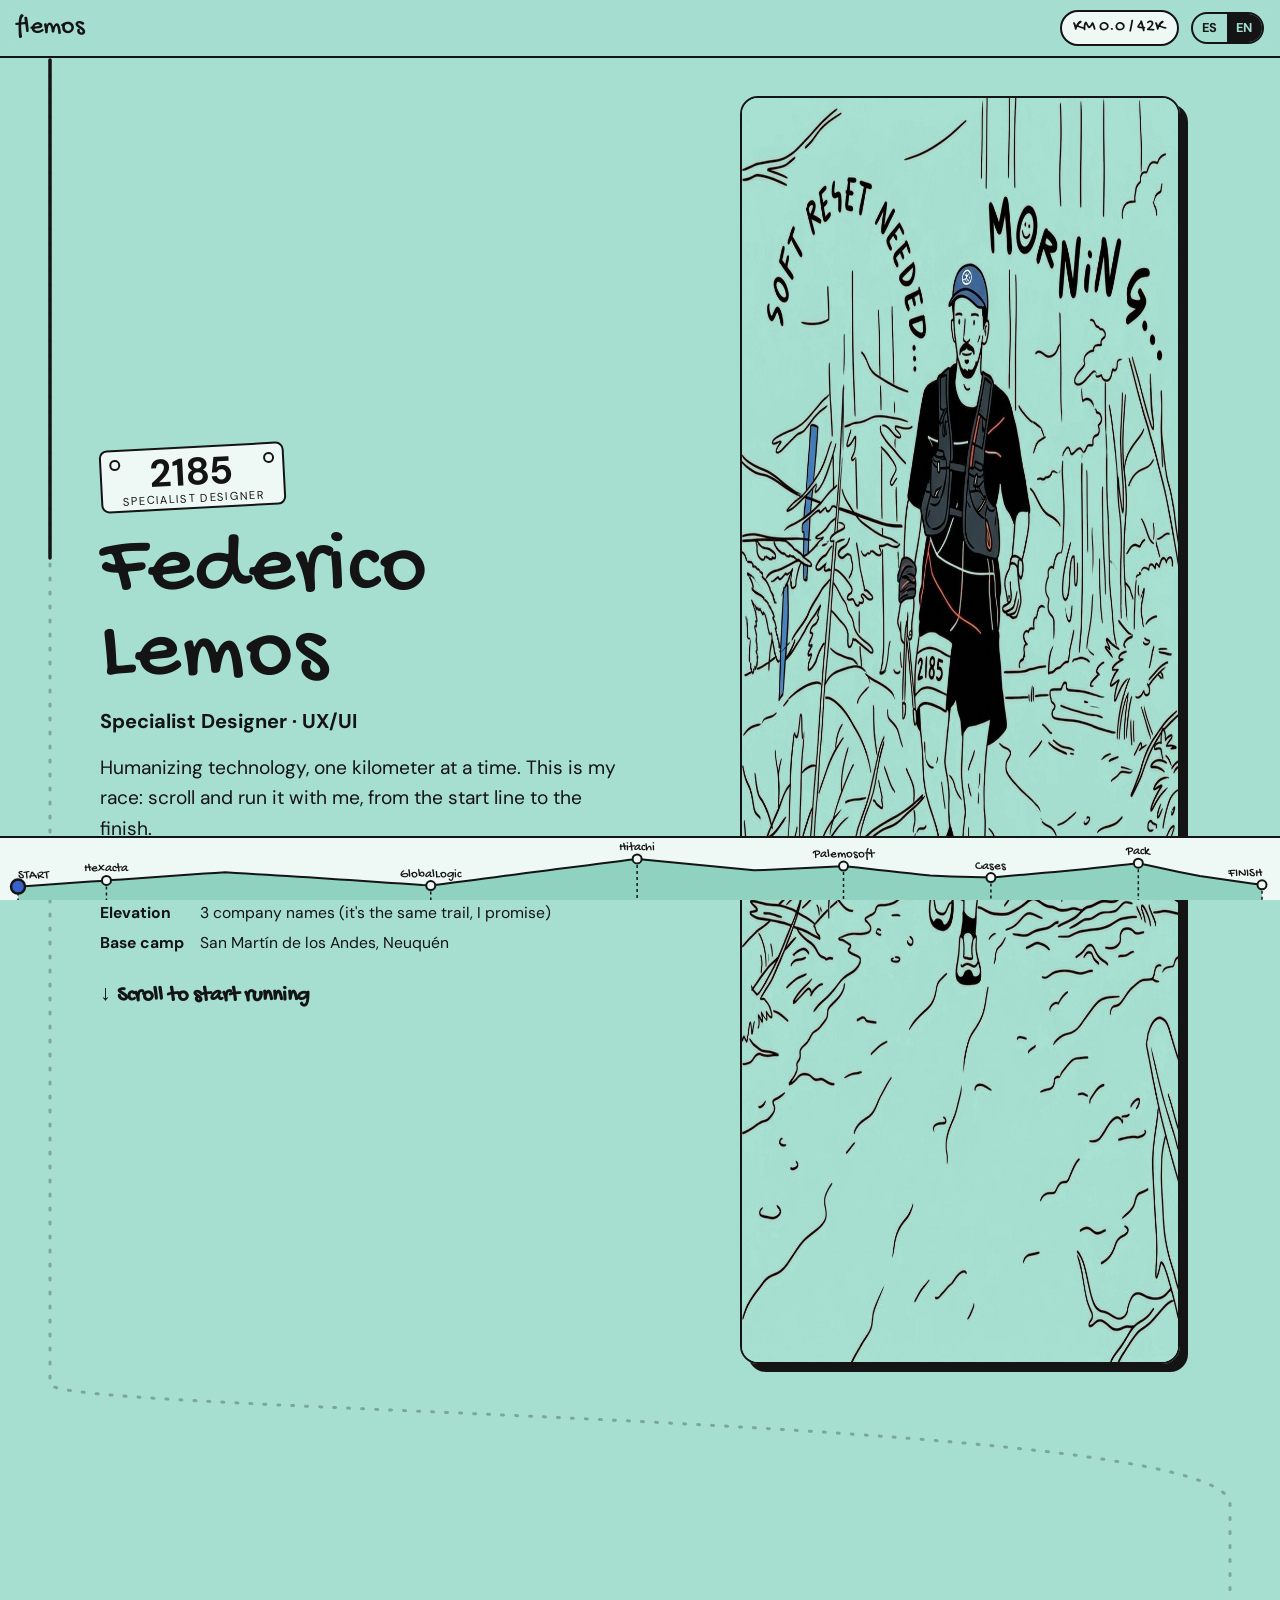
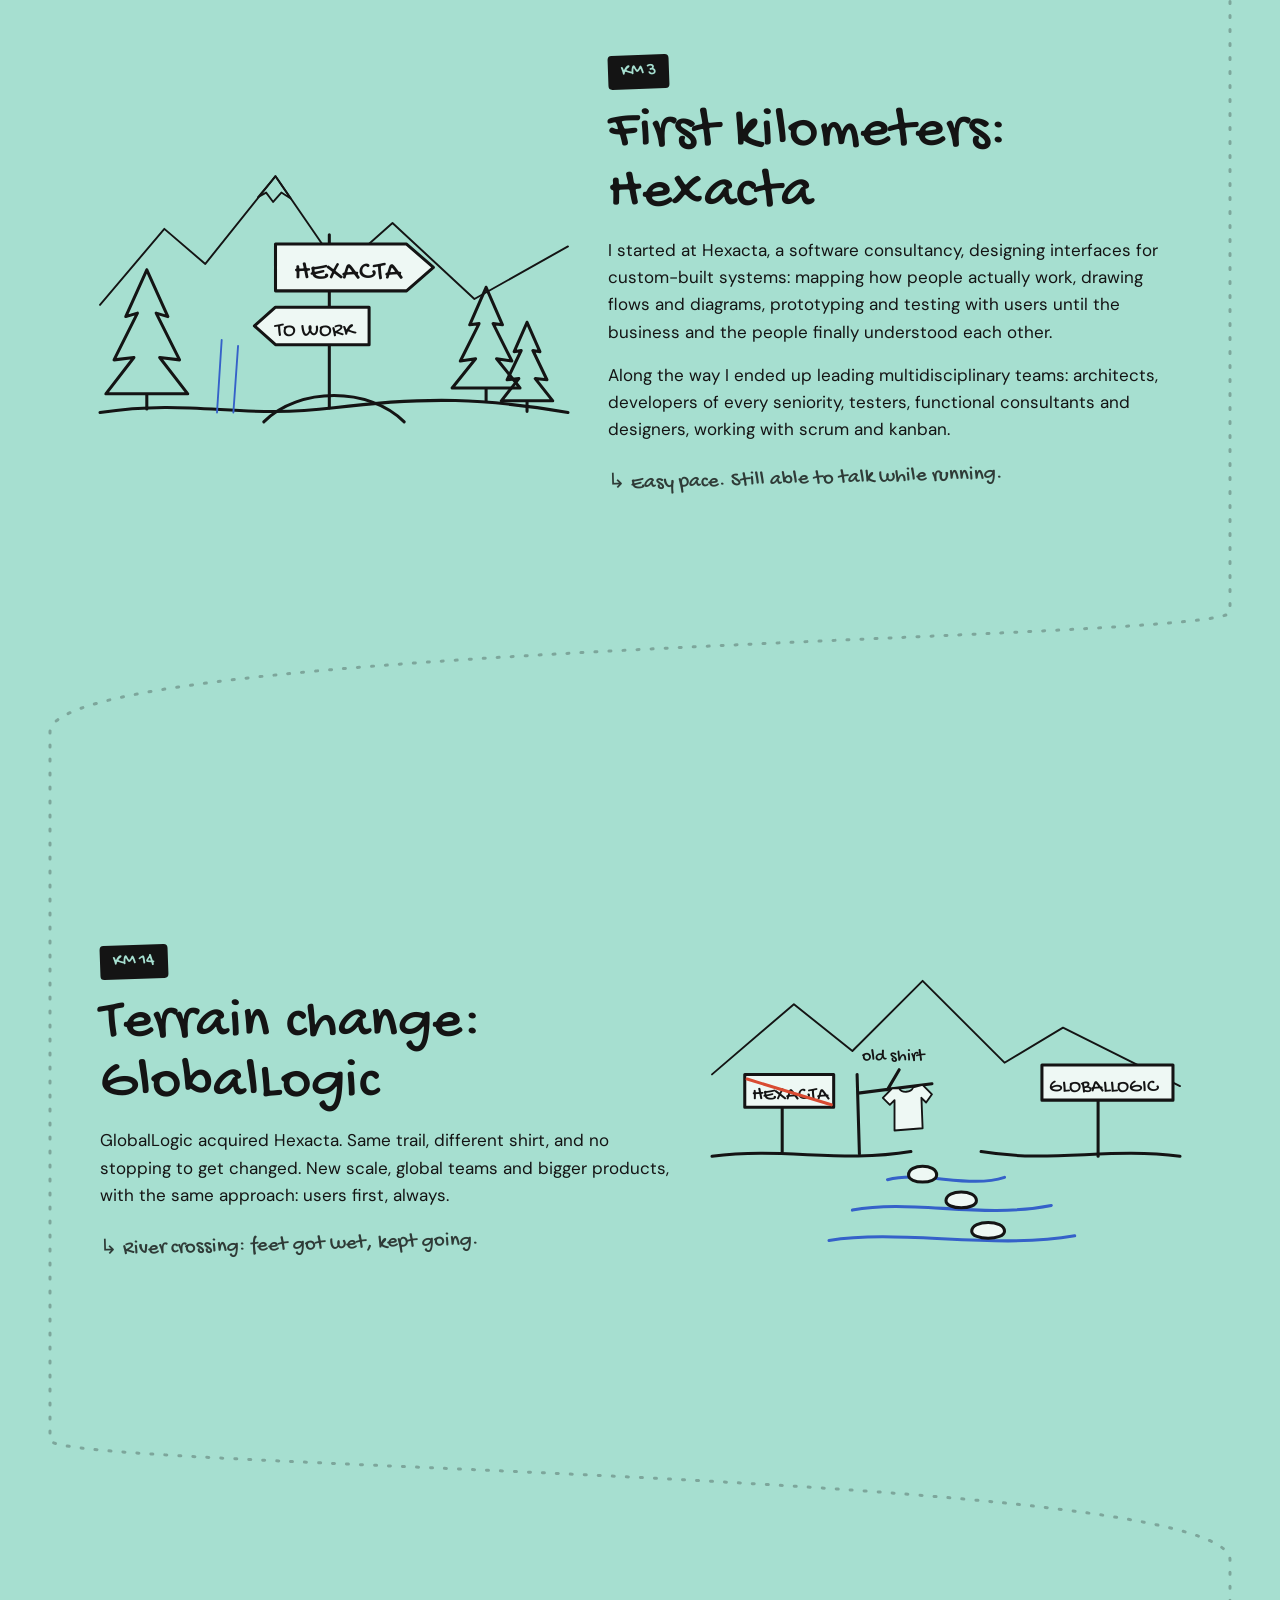
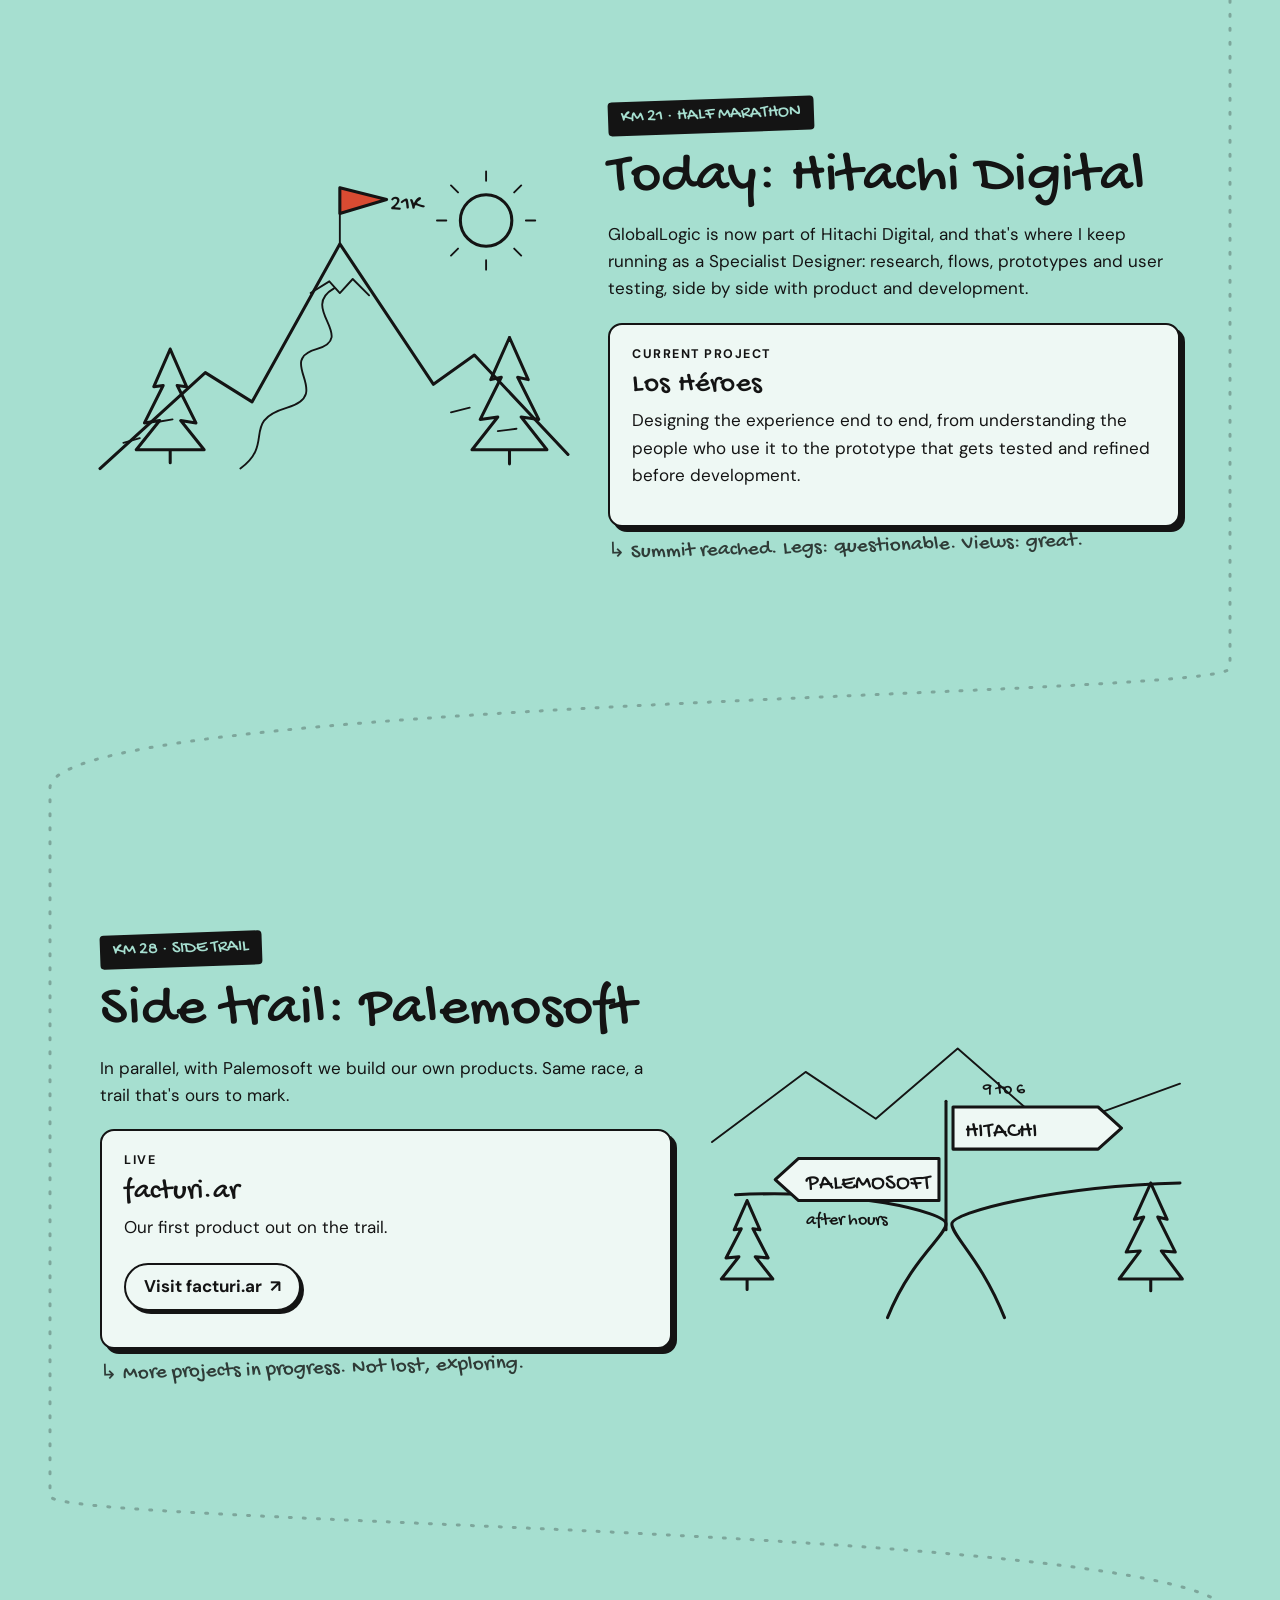
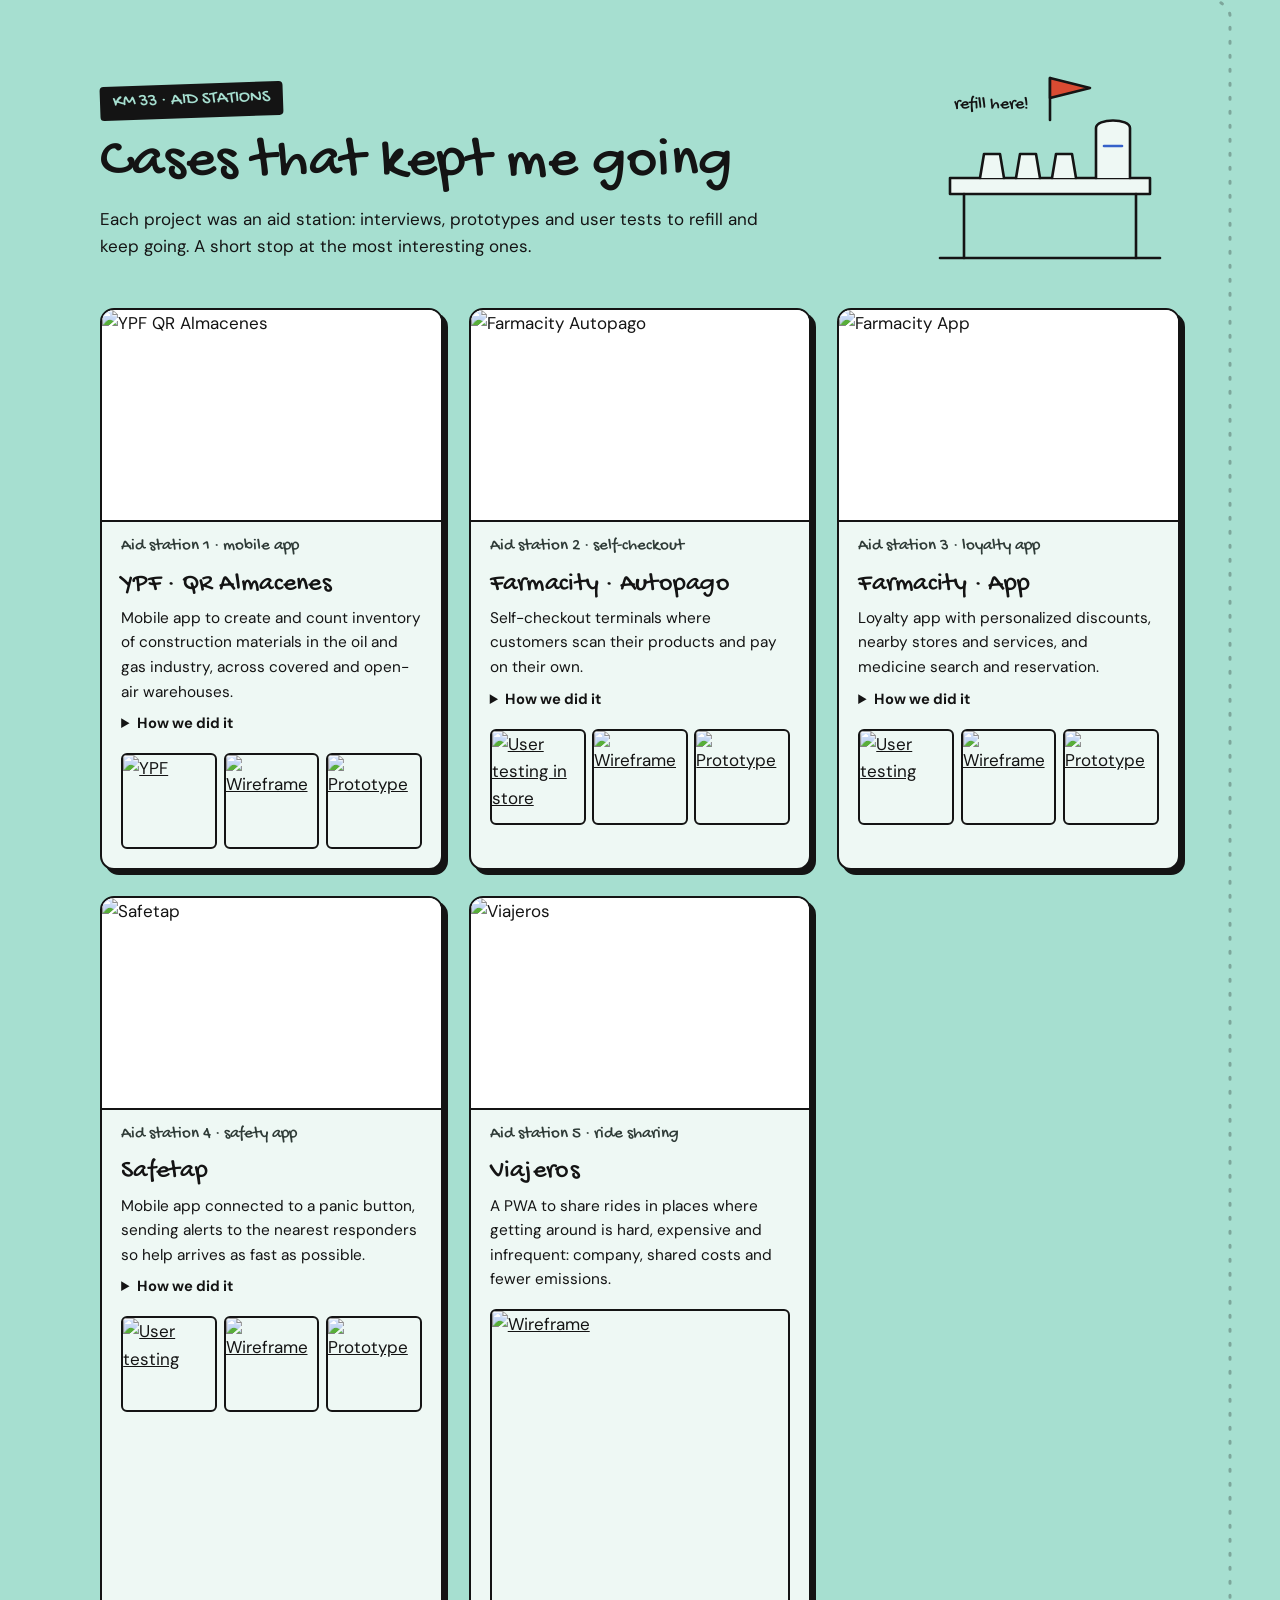
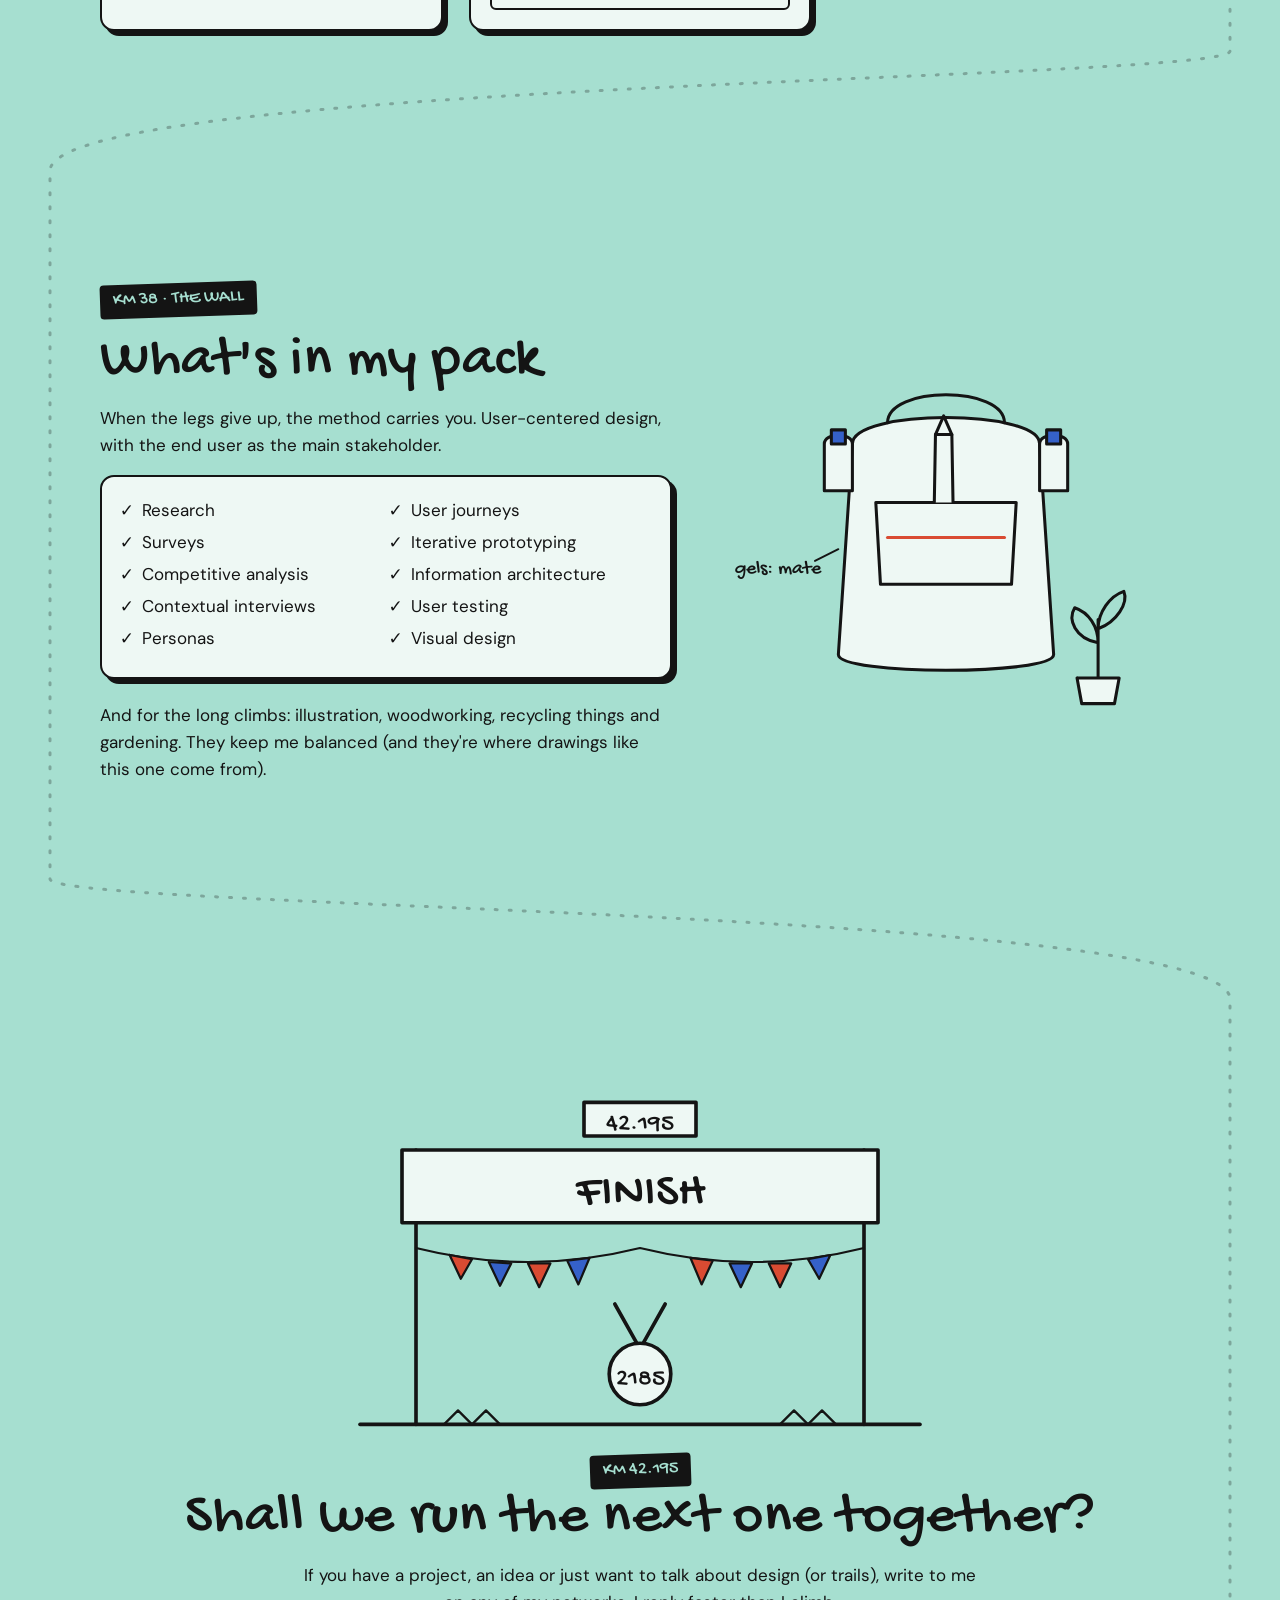
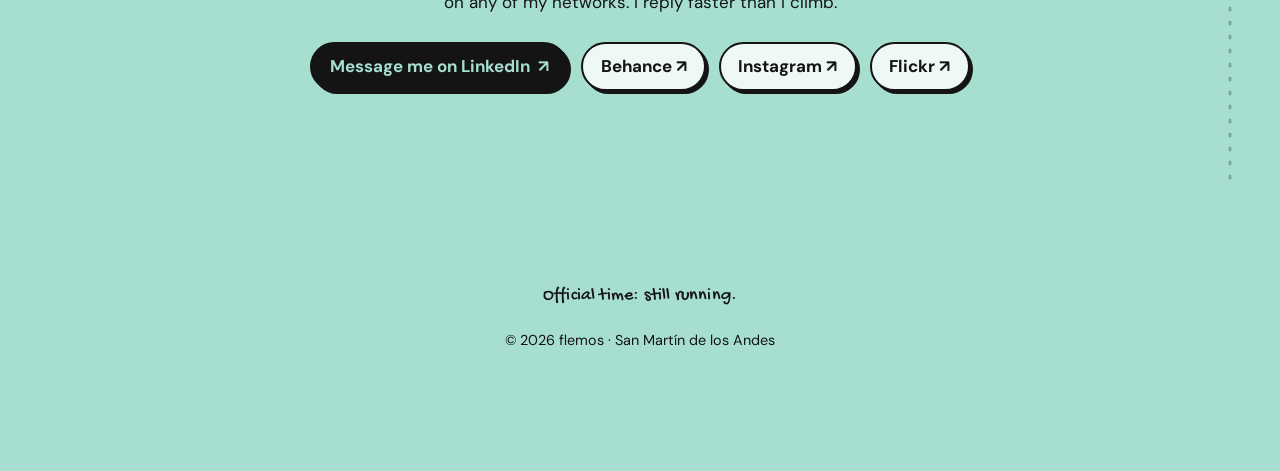
==== index.html @ 986a74c6 "Redesign site as a trail race one-pager (ES/EN) Scroll-driven story from start to finish: trail path" ====
<!DOCTYPE html>
<html lang="es">
<head>
  <meta charset="utf-8" />
  <meta name="viewport" content="width=device-width, initial-scale=1" />
  <title data-en="Federico Lemos · Specialist Designer">Federico Lemos · Diseñador especialista</title>
  <meta name="description" content="Federico Lemos (flemos), diseñador especialista en UX/UI. Más de 20 años humanizando tecnología: Hexacta, GlobalLogic, Hitachi Digital y Palemosoft." />
  <meta name="theme-color" content="#a6dfd0" />
  <meta property="og:title" content="Federico Lemos · Diseñador especialista" />
  <meta property="og:description" content="Una carrera de trail de largada a meta: mi recorrido como diseñador." />
  <meta property="og:image" content="images/trail/runner.jpg" />
  <link rel="preconnect" href="https://fonts.googleapis.com" />
  <link rel="preconnect" href="https://fonts.gstatic.com" crossorigin />
  <link href="https://fonts.googleapis.com/css2?family=DM+Sans:wght@400;700&family=Gochi+Hand&display=swap" rel="stylesheet" />
  <link rel="stylesheet" href="assets/trail/trail.css" />
</head>
<body>

<header class="topbar">
  <a class="brand" href="#largada">flemos</a>
  <div class="right">
    <span class="km" aria-live="off"><span id="km">KM 0.0</span> / 42K</span>
    <div class="lang" role="group" aria-label="Idioma / Language">
      <button type="button" data-lang="es" aria-pressed="true">ES</button>
      <button type="button" data-lang="en" aria-pressed="false">EN</button>
    </div>
  </div>
</header>

<main id="main">
  <svg class="trail-svg" aria-hidden="true"><path class="todo"/><path class="run"/></svg>

  <!-- ============ KM 0 · LARGADA ============ -->
  <section class="stage start" id="largada" data-km="0" data-label="LARGADA" data-label-en="START">
    <div class="wrap split">
      <div class="reveal">
        <div class="bib">2185<small data-en="SPECIALIST DESIGNER">DISEÑADOR ESPECIALISTA</small></div>
        <h1>Federico<br/>Lemos</h1>
        <p class="role" data-en="Specialist Designer · UX/UI">Diseñador especialista · UX/UI</p>
        <p class="lead" data-en="Humanizing technology, one kilometer at a time. This is my race: scroll and run it with me, from the start line to the finish.">Humanizando tecnología, un kilómetro a la vez. Esta es mi carrera: scrolleá y corrémosla juntos, de la largada a la meta.</p>
        <dl class="race-info">
          <dt data-en="Distance">Distancia</dt><dd data-en="20+ years designing interfaces">20+ años diseñando interfaces</dd>
          <dt data-en="Elevation">Desnivel</dt><dd data-en="3 company names (it's the same trail, I promise)">3 nombres de empresa (es el mismo sendero, lo juro)</dd>
          <dt data-en="Base camp">Campamento</dt><dd>San Martín de los Andes, Neuquén</dd>
        </dl>
        <a class="scroll-hint" href="#hexacta"><span>↓</span> <b data-en="Scroll to start running">Scrolleá para largar</b></a>
      </div>
      <div class="hero-img reveal">
        <img src="images/trail/runner.jpg" width="842" height="1264"
             alt="Ilustración: Federico corriendo un sendero de montaña con el dorsal 2185"
             data-en-alt="Illustration: Federico running a mountain trail wearing bib 2185" />
      </div>
    </div>
  </section>

  <!-- ============ KM 3 · HEXACTA ============ -->
  <section class="stage" id="hexacta" data-km="3" data-label="Hexacta">
    <div class="wrap split">
      <div class="reveal">
        <span class="tag">KM 3</span>
        <h2 data-en="First kilometers: Hexacta">Primeros kilómetros: Hexacta</h2>
        <p data-en="I started at Hexacta, a software consultancy, designing interfaces for custom-built systems: mapping how people actually work, drawing flows and diagrams, prototyping and testing with users until the business and the people finally understood each other.">Largué en Hexacta, una consultora de software, diseñando interfaces para sistemas a medida: relevar cómo trabaja la gente de verdad, dibujar flujos y diagramas, prototipar y probar con usuarios hasta que el negocio y las personas se entiendan.</p>
        <p data-en="Along the way I ended up leading multidisciplinary teams: architects, developers of every seniority, testers, functional consultants and designers, working with scrum and kanban.">En el camino terminé liderando equipos multidisciplinarios: arquitectos, desarrolladores de todos los seniority, testers, consultores funcionales y diseñadores, trabajando con scrum y kanban.</p>
        <span class="note" data-en="Easy pace. Still able to talk while running.">Ritmo cómodo. Todavía puedo hablar mientras corro.</span>
      </div>
      <div class="art draw" aria-hidden="true">
        <svg viewBox="0 0 400 280">
          <path class="ln thin" d="M0 170 L55 105 L90 135 L150 60 L205 140 L250 100 L320 165 L400 120"/>
          <path class="ln thin" d="M135 78 L150 60 L163 79 L155 74 L148 82 L142 74 Z"/>
          <path class="ln" d="M0 262 C80 250 120 268 200 258 S330 250 400 262"/>
          <path class="ln" d="M140 270 C170 240 230 240 260 270" />
          <path class="ln" d="M196 258 L196 110"/>
          <path class="ln fill-paper" d="M150 118 L262 118 L285 138 L262 158 L150 158 Z"/>
          <text x="166" y="147" font-size="24">HEXACTA</text>
          <path class="ln fill-paper" d="M230 172 L150 172 L132 188 L150 204 L230 204 Z"/>
          <text x="150" y="196" font-size="18" data-en="TO WORK">AL TRABAJO</text>
          <path class="ln" d="M40 140 L22 180 L32 177 L12 217 L29 215 L5 246 L75 246 L51 215 L68 217 L48 177 L58 180 Z M40 246 L40 259"/>
          <path class="ln" d="M330 155 L316 187 L324 186 L308 218 L321 216 L301 241 L359 241 L339 216 L352 218 L336 186 L344 187 Z M330 241 L330 252"/>
          <path class="ln" d="M365 185 L354 210 L360 209 L348 234 L358 233 L343 252 L387 252 L372 233 L382 234 L370 209 L376 210 Z M365 252 L365 261"/>
          <path class="ln thin st-blue" d="M100 262 L104 200 M114 262 L118 205"/>
        </svg>
      </div>
    </div>
  </section>

  <!-- ============ KM 14 · CAMBIO DE TERRENO ============ -->
  <section class="stage" id="globallogic" data-km="14" data-label="GlobalLogic">
    <div class="wrap split">
      <div class="reveal">
        <span class="tag">KM 14</span>
        <h2 data-en="Terrain change: GlobalLogic">Cambio de terreno: GlobalLogic</h2>
        <p data-en="GlobalLogic acquired Hexacta. Same trail, different shirt, and no stopping to get changed. New scale, global teams and bigger products, with the same approach: users first, always.">GlobalLogic compró Hexacta. Mismo sendero, otra remera, y sin parar a cambiarse. Más escala, equipos globales y productos más grandes, con el mismo enfoque: primero las personas usuarias, siempre.</p>
        <span class="note" data-en="River crossing: feet got wet, kept going.">Cruce de río: se mojaron las zapatillas, se sigue igual.</span>
      </div>
      <div class="art draw" aria-hidden="true">
        <svg viewBox="0 0 400 280">
          <path class="ln thin" d="M0 120 L70 60 L120 100 L180 40 L250 110 L300 80 L400 130"/>
          <path class="ln" d="M0 190 C60 182 110 196 170 186"/>
          <path class="ln" d="M230 186 C290 196 340 182 400 190"/>
          <path class="ln st-blue" d="M150 210 C180 202 220 218 250 208 M120 236 C170 226 230 244 290 232 M100 262 C160 252 240 270 310 258"/>
          <path class="ln fill-paper" d="M168 206 C168 196 192 196 192 206 C192 214 168 214 168 206 Z"/>
          <path class="ln fill-paper" d="M200 228 C200 218 226 218 226 228 C226 236 200 236 200 228 Z"/>
          <path class="ln fill-paper" d="M222 254 C222 244 250 244 250 254 C250 262 222 262 222 254 Z"/>
          <path class="ln" d="M60 186 L60 120"/>
          <path class="ln fill-paper" d="M28 120 L104 120 L104 148 L28 148 Z"/>
          <text x="34" y="141" font-size="17">HEXACTA</text>
          <path class="ln st-red" d="M30 124 L102 146"/>
          <path class="ln" d="M330 190 L330 118"/>
          <path class="ln fill-paper" d="M282 112 L394 112 L394 142 L282 142 Z"/>
          <text x="288" y="134" font-size="17">GLOBALLOGIC</text>
          <path class="ln" d="M126 188 L124 120 M125 136 L188 128 M150 133 L160 116"/>
          <path class="ln thin fill-paper" d="M154 132 L146 140 L152 146 L156 142 L156 168 L180 166 L179 140 L183 144 L188 137 L180 129 L172 131 C170 136 162 136 160 132 Z"/>
          <text x="128" y="108" font-size="15" data-en="old shirt">remera vieja</text>
        </svg>
      </div>
    </div>
  </section>

  <!-- ============ KM 21 · HITACHI ============ -->
  <section class="stage" id="hitachi" data-km="21" data-label="Hitachi">
    <div class="wrap split">
      <div class="reveal">
        <span class="tag" data-en="KM 21 · HALF MARATHON">KM 21 · MEDIA MARATÓN</span>
        <h2 data-en="Today: Hitachi Digital">Hoy: Hitachi Digital</h2>
        <p data-en="GlobalLogic is now part of Hitachi Digital, and that's where I keep running as a Specialist Designer: research, flows, prototypes and user testing, side by side with product and development.">GlobalLogic hoy es parte de Hitachi Digital, y ahí sigo corriendo como Diseñador especialista: research, flujos, prototipos y pruebas con usuarios, codo a codo con producto y desarrollo.</p>
        <div class="card project">
          <span class="kicker" data-en="Current project">Proyecto actual</span>
          <h3>Los Héroes</h3>
          <p data-en="Designing the experience end to end, from understanding the people who use it to the prototype that gets tested and refined before development.">Diseño de la experiencia de punta a punta, desde entender a las personas que lo usan hasta el prototipo que se prueba y se ajusta antes del desarrollo.</p>
        </div>
        <span class="note" data-en="Summit reached. Legs: questionable. Views: great.">Cumbre. Piernas: dudosas. Vista: espectacular.</span>
      </div>
      <div class="art draw" aria-hidden="true">
        <svg viewBox="0 0 400 280">
          <path class="ln" d="M0 262 L90 180 L130 205 L205 70 L285 190 L320 165 L400 250"/>
          <path class="ln thin" d="M180 112 L196 102 L205 112 L216 100 L230 114"/>
          <path class="ln thin" d="M205 70 L205 22"/>
          <path class="ln fill-red" d="M205 22 L245 32 L205 44 Z"/>
          <text x="248" y="40" font-size="20">21K</text>
          <path class="ln thin" stroke-dasharray="4 7" d="M120 262 C150 240 120 222 160 210 S150 170 185 160 S170 125 200 108"/>
          <path class="ln thin" d="M20 240 L34 236 M50 222 L62 220 M300 214 L316 210 M340 230 L356 228"/>
          <path class="ln" d="M60 160 L46 192 L54 191 L38 223 L51 221 L31 246 L89 246 L69 221 L82 223 L66 191 L74 192 Z M60 246 L60 257"/>
          <path class="ln" d="M350 150 L334 186 L343 184 L325 220 L340 218 L318 246 L382 246 L360 218 L375 220 L357 184 L366 186 Z M350 246 L350 258"/>
          <circle class="ln" cx="330" cy="50" r="22"/>
          <path class="ln thin" d="M330 16 L330 8 M330 92 L330 84 M296 50 L288 50 M372 50 L364 50 M306 26 L300 20 M354 74 L360 80 M354 26 L360 20 M306 74 L300 80"/>
        </svg>
      </div>
    </div>
  </section>

  <!-- ============ KM 28 · PALEMOSOFT ============ -->
  <section class="stage" id="palemosoft" data-km="28" data-label="Palemosoft">
    <div class="wrap split">
      <div class="reveal">
        <span class="tag" data-en="KM 28 · SIDE TRAIL">KM 28 · DESVÍO</span>
        <h2 data-en="Side trail: Palemosoft">Desvío: Palemosoft</h2>
        <p data-en="In parallel, with Palemosoft we build our own products. Same race, a trail that's ours to mark.">En paralelo, con Palemosoft armamos productos propios. Misma carrera, un sendero que marcamos nosotros.</p>
        <div class="card project">
          <span class="kicker" data-en="Live">En marcha</span>
          <h3>facturi.ar</h3>
          <p data-en="Our first product out on the trail.">Nuestro primer producto en el sendero.</p>
          <p><a class="btn" href="https://facturi.ar" target="_blank" rel="noopener"><span data-en="Visit facturi.ar">Visitar facturi.ar</span> ↗</a></p>
        </div>
        <span class="note" data-en="More projects in progress. Not lost, exploring.">Hay otros proyectos en progreso. No me perdí, estoy explorando.</span>
      </div>
      <div class="art draw" aria-hidden="true">
        <svg viewBox="0 0 400 280">
          <path class="ln thin" d="M0 130 L80 70 L140 110 L210 50 L290 120 L400 80"/>
          <path class="ln" d="M150 280 C170 230 200 210 200 200 C200 190 120 170 20 175"/>
          <path class="ln" d="M250 280 C230 230 205 210 205 200 C205 190 290 168 400 165"/>
          <path class="ln" d="M200 205 L200 95"/>
          <path class="ln fill-paper" d="M206 100 L330 100 L350 118 L330 136 L206 136 Z"/>
          <text x="216" y="125" font-size="20">HITACHI</text>
          <path class="ln fill-paper" d="M194 144 L74 144 L54 162 L74 180 L194 180 Z"/>
          <text x="80" y="169" font-size="20">PALEMOSOFT</text>
          <path class="ln" d="M30 180 L19 205 L25 204 L12 229 L23 228 L8 247 L52 247 L37 228 L48 229 L35 204 L41 205 Z M30 247 L30 256"/>
          <path class="ln" d="M375 165 L361 196 L369 194 L354 224 L366 223 L348 247 L402 247 L384 223 L396 224 L381 194 L389 196 Z M375 247 L375 257"/>
          <text x="232" y="88" font-size="15" data-en="9 to 6">de 9 a 18</text>
          <text x="80" y="200" font-size="15" data-en="after hours">after hours</text>
        </svg>
      </div>
    </div>
  </section>

  <!-- ============ KM 33 · PUESTOS DE HIDRATACIÓN ============ -->
  <section class="stage aid" id="casos" data-km="33" data-label="Casos" data-label-en="Cases">
    <div class="wrap">
      <div class="head">
        <div class="reveal">
          <span class="tag" data-en="KM 33 · AID STATIONS">KM 33 · PUESTOS DE HIDRATACIÓN</span>
          <h2 data-en="Cases that kept me going">Casos que me dieron energía</h2>
          <p data-en="Each project was an aid station: interviews, prototypes and user tests to refill and keep going. A short stop at the most interesting ones.">Cada proyecto fue un puesto de hidratación: entrevistas, prototipos y pruebas con usuarios para recargar y seguir. Una parada corta por los más interesantes.</p>
        </div>
        <div class="art draw" aria-hidden="true">
          <svg viewBox="0 0 260 200">
            <path class="ln" d="M20 190 L240 190"/>
            <path class="ln fill-paper" d="M30 110 L230 110 L230 126 L30 126 Z"/>
            <path class="ln" d="M44 126 L44 190 M216 126 L216 190"/>
            <path class="ln fill-paper" d="M60 110 L64 86 L80 86 L84 110"/>
            <path class="ln fill-paper" d="M96 110 L100 86 L116 86 L120 110"/>
            <path class="ln fill-paper" d="M132 110 L136 86 L152 86 L156 110"/>
            <path class="ln fill-paper" d="M176 110 L176 60 C176 50 210 50 210 60 L210 110"/>
            <path class="ln st-blue" d="M184 78 L202 78"/>
            <path class="ln" d="M130 52 L130 10"/>
            <path class="ln fill-red" d="M130 10 L170 20 L130 30 Z"/>
            <text x="34" y="40" font-size="18" data-en="refill here!">¡recargá acá!</text>
          </svg>
        </div>
      </div>

      <div class="cases">
        <article class="card case reveal">
          <figure><img loading="lazy" src="images/gallery/thumbs/ypf_03.png" alt="YPF QR Almacenes" /></figure>
          <div class="body">
            <span class="cup" data-en="Aid station 1 · mobile app">Puesto 1 · app mobile</span>
            <h3>YPF · QR Almacenes</h3>
            <p data-en="Mobile app to create and count inventory of construction materials in the oil and gas industry, across covered and open-air warehouses.">App mobile para crear y contar inventario de materiales de construcción en la industria de hidrocarburos, en almacenes techados y al aire libre.</p>
            <details>
              <summary data-en="How we did it">Cómo lo hicimos</summary>
              <p data-en="Survey and analysis of the operation, detecting problems and opportunities. Interviews, contextual inquiry, first screens and a prototype tested and iterated before development started.">Relevamiento y análisis de la operatoria, detectando problemas y oportunidades. Entrevistas, relevamiento contextual, primeras pantallas y un prototipo que se probó e iteró antes de iniciar el desarrollo.</p>
            </details>
            <div class="thumbs">
              <a href="images/gallery/fulls/ypf_01.png"><img loading="lazy" src="images/gallery/thumbs/ypf_01.png" alt="YPF" /></a>
              <a href="images/gallery/fulls/ypf_02.png"><img loading="lazy" src="images/gallery/thumbs/ypf_02.png" alt="Wireframe" /></a>
              <a href="images/gallery/fulls/ypf_03.png"><img loading="lazy" src="images/gallery/thumbs/ypf_03.png" alt="Prototipo" data-en-alt="Prototype" /></a>
            </div>
          </div>
        </article>

        <article class="card case reveal">
          <figure><img loading="lazy" src="images/gallery/thumbs/farmacity_autopago_03.png" alt="Farmacity Autopago" /></figure>
          <div class="body">
            <span class="cup" data-en="Aid station 2 · self-checkout">Puesto 2 · autopago</span>
            <h3>Farmacity · Autopago</h3>
            <p data-en="Self-checkout terminals where customers scan their products and pay on their own.">Terminales de autopago donde los clientes escanean sus productos y pagan solos.</p>
            <details>
              <summary data-en="How we did it">Cómo lo hicimos</summary>
              <p data-en="Interviews with customers and cashiers across stores, user archetypes, flows and first sketches. A prototype tested in a simulation at the pilot store, then mockups refined through journey maps and more user tests.">Entrevistas a clientes y cajeros de varias sucursales, arquetipos de usuarios, flujos y primeros bocetos. Un prototipo probado en una simulación en la tienda piloto, y después mockups refinados con viajes de usuario y más pruebas.</p>
            </details>
            <div class="thumbs">
              <a href="images/gallery/fulls/farmacity_autopago_01.png"><img loading="lazy" src="images/gallery/thumbs/farmacity_autopago_01.png" alt="Pruebas de usuario en sucursal" data-en-alt="User testing in store" /></a>
              <a href="images/gallery/fulls/farmacity_autopago_02.png"><img loading="lazy" src="images/gallery/thumbs/farmacity_autopago_02.png" alt="Wireframe" /></a>
              <a href="images/gallery/fulls/farmacity_autopago_03.png"><img loading="lazy" src="images/gallery/thumbs/farmacity_autopago_03.png" alt="Prototipo" data-en-alt="Prototype" /></a>
            </div>
          </div>
        </article>

        <article class="card case reveal">
          <figure><img loading="lazy" src="images/gallery/thumbs/farmacity_app_03.png" alt="Farmacity App" /></figure>
          <div class="body">
            <span class="cup" data-en="Aid station 3 · loyalty app">Puesto 3 · app de fidelización</span>
            <h3>Farmacity · App</h3>
            <p data-en="Loyalty app with personalized discounts, nearby stores and services, and medicine search and reservation.">App de fidelización con descuentos personalizados, sucursales cercanas y sus servicios, y búsqueda y reserva de medicamentos.</p>
            <details>
              <summary data-en="How we did it">Cómo lo hicimos</summary>
              <p data-en="Business interviews, in-store surveys, personas and first sketches that became a prototype, tested with users before development.">Entrevistas con el negocio, encuestas en sucursal, personas y primeros bocetos que se convirtieron en un prototipo, probado con usuarios antes del desarrollo.</p>
            </details>
            <div class="thumbs">
              <a href="images/gallery/fulls/farmacity_app_01.png"><img loading="lazy" src="images/gallery/thumbs/farmacity_app_01.png" alt="Pruebas de usuario" data-en-alt="User testing" /></a>
              <a href="images/gallery/fulls/farmacity_app_02.png"><img loading="lazy" src="images/gallery/thumbs/farmacity_app_02.png" alt="Wireframe" /></a>
              <a href="images/gallery/fulls/farmacity_app_03.png"><img loading="lazy" src="images/gallery/thumbs/farmacity_app_03.png" alt="Prototipo" data-en-alt="Prototype" /></a>
            </div>
          </div>
        </article>

        <article class="card case reveal">
          <figure><img loading="lazy" src="images/gallery/thumbs/safetap_03.png" alt="Safetap" /></figure>
          <div class="body">
            <span class="cup" data-en="Aid station 4 · safety app">Puesto 4 · app de seguridad</span>
            <h3>Safetap</h3>
            <p data-en="Mobile app connected to a panic button, sending alerts to the nearest responders so help arrives as fast as possible.">App mobile conectada a un botón antipánico, que dispara alertas a los socorristas más cercanos para que la ayuda llegue lo antes posible.</p>
            <details>
              <summary data-en="How we did it">Cómo lo hicimos</summary>
              <p data-en="Interviews with the profiles the client defined, a prototype and proofs of concept, then a first flow that was tested to refine details before the navigable prototype and visual design.">Entrevistas con los perfiles que definió el cliente, un prototipo y pruebas de concepto, y después un primer flujo que se puso a prueba para ajustar detalles antes del prototipo navegable y el diseño visual.</p>
            </details>
            <div class="thumbs">
              <a href="images/gallery/fulls/safetap_01.png"><img loading="lazy" src="images/gallery/thumbs/safetap_01.png" alt="Pruebas de usuario" data-en-alt="User testing" /></a>
              <a href="images/gallery/fulls/safetap_02.png"><img loading="lazy" src="images/gallery/thumbs/safetap_02.png" alt="Wireframe" /></a>
              <a href="images/gallery/fulls/safetap_03.png"><img loading="lazy" src="images/gallery/thumbs/safetap_03.png" alt="Prototipo" data-en-alt="Prototype" /></a>
            </div>
          </div>
        </article>

        <article class="card case reveal">
          <figure><img loading="lazy" src="images/gallery/thumbs/viajando_01.png" alt="Viajeros" /></figure>
          <div class="body">
            <span class="cup" data-en="Aid station 5 · ride sharing">Puesto 5 · viajes compartidos</span>
            <h3>Viajeros</h3>
            <p data-en="A PWA to share rides in places where getting around is hard, expensive and infrequent: company, shared costs and fewer emissions.">Una PWA para compartir viajes donde moverse es complicado, caro y poco frecuente: compañía, gastos compartidos y menos emisiones.</p>
            <div class="thumbs">
              <a href="images/gallery/fulls/viajando_01.png"><img loading="lazy" src="images/gallery/thumbs/viajando_01.png" alt="Wireframe" /></a>
            </div>
          </div>
        </article>
      </div>
    </div>
  </section>

  <!-- ============ KM 38 · MOCHILA ============ -->
  <section class="stage" id="mochila" data-km="38" data-label="Mochila" data-label-en="Pack">
    <div class="wrap split">
      <div class="reveal">
        <span class="tag" data-en="KM 38 · THE WALL">KM 38 · EL MURO</span>
        <h2 data-en="What's in my pack">Lo que llevo en la mochila</h2>
        <p data-en="When the legs give up, the method carries you. User-centered design, with the end user as the main stakeholder.">Cuando las piernas no dan más, te lleva el método. Diseño centrado en el usuario, con la persona usuaria como principal stakeholder.</p>
        <div class="card">
          <ul class="pack-list">
            <li data-en="Research">Investigación</li>
            <li data-en="Surveys">Encuestas</li>
            <li data-en="Competitive analysis">Análisis de competencia</li>
            <li data-en="Contextual interviews">Entrevistas contextuales</li>
            <li data-en="Personas">Personas</li>
            <li data-en="User journeys">Viajes de usuario</li>
            <li data-en="Iterative prototyping">Prototipado iterativo</li>
            <li data-en="Information architecture">Arquitectura de la información</li>
            <li data-en="User testing">Pruebas de usuario</li>
            <li data-en="Visual design">Diseño visual</li>
          </ul>
        </div>
        <p style="margin-top:1.4rem" data-en="And for the long climbs: illustration, woodworking, recycling things and gardening. They keep me balanced (and they're where drawings like this one come from).">Y para las subidas largas: ilustración, madera, reciclar cosas y jardinería. Me mantienen en equilibrio (y de ahí salen dibujos como este).</p>
      </div>
      <div class="art draw" aria-hidden="true">
        <svg viewBox="0 0 400 300">
          <path class="ln fill-paper" d="M120 70 C120 40 280 40 280 70 L292 250 C292 268 108 268 108 250 Z"/>
          <path class="ln" d="M150 52 C150 20 250 20 250 52"/>
          <path class="ln fill-paper" d="M140 120 L260 120 L256 190 L144 190 Z"/>
          <path class="ln st-red" d="M150 150 L250 150"/>
          <path class="ln fill-paper" d="M96 110 L96 70 C96 60 120 60 120 70 L120 110 Z"/>
          <path class="ln fill-paper" d="M280 110 L280 70 C280 60 304 60 304 70 L304 110 Z"/>
          <path class="ln fill-blue" d="M102 70 L114 70 L114 58 L102 58 Z"/>
          <path class="ln fill-blue" d="M286 70 L298 70 L298 58 L286 58 Z"/>
          <path class="ln fill-paper" d="M190 120 L191 62 L205 62 L206 120"/>
          <path class="ln" d="M191 62 L198 46 L205 62"/>
          <path class="ln" d="M330 270 L330 220 M330 240 C310 236 304 220 310 210 C322 214 330 226 330 240 M330 228 C346 222 356 206 352 196 C340 200 330 214 330 228"/>
          <path class="ln fill-paper" d="M312 270 L348 270 L344 292 L316 292 Z"/>
          <text x="20" y="180" font-size="17" data-en="gels: mate">geles: mate</text>
          <path class="ln thin" d="M88 170 L108 160"/>
        </svg>
      </div>
    </div>
  </section>

  <!-- ============ KM 42 · META ============ -->
  <section class="stage finish" id="meta" data-km="42.195" data-label="META" data-label-en="FINISH">
    <div class="wrap reveal">
      <div class="art draw" aria-hidden="true">
        <svg viewBox="0 0 400 240">
          <path class="ln" d="M40 236 L40 40 M360 236 L360 40"/>
          <path class="ln fill-paper" d="M30 40 L370 40 L370 92 L30 92 Z"/>
          <text x="200" y="78" font-size="34" text-anchor="middle" data-en="FINISH">META</text>
          <path class="ln thin" d="M40 110 Q120 130 200 110 Q280 130 360 110"/>
          <path class="ln thin fill-red" d="M64 115 L72 132 L80 118 Z M120 121 L128 138 L136 121 Z"/>
          <path class="ln thin fill-blue" d="M92 120 L100 137 L108 121 Z M148 119 L156 136 L164 117 Z"/>
          <path class="ln thin fill-red" d="M236 117 L244 136 L252 119 Z M292 121 L300 138 L308 121 Z"/>
          <path class="ln thin fill-blue" d="M264 121 L272 138 L280 121 Z M320 118 L328 132 L336 115 Z"/>
          <path class="ln fill-paper" d="M160 6 L240 6 L240 30 L160 30 Z"/>
          <text x="200" y="25" font-size="18" text-anchor="middle">42.195</text>
          <path class="ln" d="M182 150 L200 182 L218 150"/>
          <circle class="ln fill-paper" cx="200" cy="200" r="22"/>
          <text x="200" y="207" font-size="18" text-anchor="middle">2185</text>
          <path class="ln" d="M0 236 L400 236"/>
          <path class="ln thin" d="M60 236 L70 226 L80 236 L90 226 L100 236 M300 236 L310 226 L320 236 L330 226 L340 236"/>
        </svg>
      </div>
      <span class="tag">KM 42.195</span>
      <h2 data-en="Shall we run the next one together?">¿Corremos la próxima juntos?</h2>
      <p data-en="If you have a project, an idea or just want to talk about design (or trails), write to me on any of my networks. I reply faster than I climb.">Si tenés un proyecto, una idea o simplemente querés charlar de diseño (o de senderos), escribime por cualquiera de mis redes. Respondo más rápido de lo que subo.</p>
      <div class="socials">
        <a class="btn primary" href="https://www.linkedin.com/in/federicosebastianlemos" target="_blank" rel="noopener"><span data-en="Message me on LinkedIn">Escribime por LinkedIn</span> ↗</a>
        <a class="btn" href="https://www.behance.net/federicolemos" target="_blank" rel="noopener">Behance ↗</a>
        <a class="btn" href="https://www.instagram.com/federicolemos/" target="_blank" rel="noopener">Instagram ↗</a>
        <a class="btn" href="https://www.flickr.com/photos/federicolemos" target="_blank" rel="noopener">Flickr ↗</a>
      </div>
    </div>
  </section>
</main>

<footer>
  <p class="hand" data-en="Official time: still running.">Tiempo oficial: todavía corriendo.</p>
  <p>© 2026 flemos · San Martín de los Andes</p>
</footer>

<nav class="profile" aria-label="Perfil de altimetría" data-en-aria-label="Elevation profile">
  <svg id="profile" role="img"></svg>
</nav>

<div class="lightbox" id="lightbox" role="dialog" aria-modal="true"><img alt="" /></div>

<script src="assets/trail/trail.js"></script>
</body>
</html>
---- assets/trail/trail.css ----
/* flemos — trail edition */
:root {
  --bg: #a6dfd0;          /* verde agua, same as the illustration */
  --bg-deep: #8fd2c0;
  --paper: #eef8f4;
  --ink: #141414;
  --ink-soft: #2f3b37;
  --blue: #3561c9;        /* cap + poles */
  --red: #d94b32;         /* vest lines */
  --line: 2.5px;
  --hand: "Gochi Hand", "Comic Sans MS", cursive;
  --body: "DM Sans", system-ui, sans-serif;
  --max: 1080px;
  --bar: 64px;
}

* { box-sizing: border-box; }
html { scroll-behavior: smooth; -webkit-text-size-adjust: 100%; }
body {
  margin: 0;
  background: var(--bg);
  color: var(--ink);
  font: 400 1.0625rem/1.6 var(--body);
  overflow-x: hidden;
  padding-bottom: var(--bar);
}
img { max-width: 100%; display: block; }
a { color: inherit; }
h1, h2, h3, .hand { font-family: var(--hand); font-weight: 400; letter-spacing: .01em; }

/* ---------- top bar ---------- */
.topbar {
  position: fixed; inset: 0 0 auto 0; z-index: 20;
  display: flex; align-items: center; justify-content: space-between;
  gap: 1rem; padding: .6rem 1rem;
  background: color-mix(in srgb, var(--bg) 88%, transparent);
  backdrop-filter: blur(6px);
  border-bottom: var(--line) solid var(--ink);
}
.brand { font-family: var(--hand); font-size: 1.6rem; text-decoration: none; line-height: 1; }
.topbar .right { display: flex; align-items: center; gap: .75rem; }
.km {
  font-family: var(--hand); font-size: 1.15rem;
  border: var(--line) solid var(--ink); border-radius: 999px;
  padding: .1rem .7rem; background: var(--paper); white-space: nowrap;
  font-variant-numeric: tabular-nums;
}
.lang { display: flex; border: var(--line) solid var(--ink); border-radius: 999px; overflow: hidden; }
.lang button {
  font: 700 .8rem var(--body); border: 0; background: transparent; color: var(--ink);
  padding: .35rem .6rem; cursor: pointer;
}
.lang button[aria-pressed="true"] { background: var(--ink); color: var(--bg); }

/* ---------- elevation profile (fixed bottom) ---------- */
.profile {
  position: fixed; inset: auto 0 0 0; height: var(--bar); z-index: 20;
  background: var(--paper); border-top: var(--line) solid var(--ink);
}
.profile svg { width: 100%; height: 100%; display: block; overflow: visible; }
.profile .ground { fill: var(--bg-deep); stroke: none; }
.profile .ridge { fill: none; stroke: var(--ink); stroke-width: 2; stroke-linejoin: round; }
.profile .done { fill: none; stroke: var(--red); stroke-width: 3.5; stroke-linejoin: round; stroke-linecap: round; }
.profile .cp line { stroke: var(--ink); stroke-width: 1.5; stroke-dasharray: 3 3; }
.profile .cp text { font: 13px var(--hand); fill: var(--ink); }
.profile .cp circle { fill: var(--paper); stroke: var(--ink); stroke-width: 2; }
.profile .cp.passed circle { fill: var(--ink); }
.profile .me circle { fill: var(--blue); stroke: var(--ink); stroke-width: 2.5; }

/* ---------- the trail that draws as you scroll ---------- */
.trail-svg { position: absolute; top: 0; left: 0; width: 100%; pointer-events: none; z-index: 0; }
.trail-svg .todo { fill: none; stroke: var(--ink); stroke-opacity: .28; stroke-width: 3; stroke-dasharray: 2 12; stroke-linecap: round; }
.trail-svg .run  { fill: none; stroke: var(--ink); stroke-width: 3.5; stroke-linecap: round; stroke-linejoin: round; }

/* ---------- layout ---------- */
main { position: relative; }
.stage {
  position: relative; z-index: 1;
  min-height: 92vh;
  display: grid; align-items: center;
  padding: 7rem 1.25rem 5rem;
}
.wrap { width: 100%; max-width: var(--max); margin: 0 auto; }
.split { display: grid; gap: 2.5rem; grid-template-columns: 1.1fr .9fr; align-items: center; }
.stage:nth-of-type(even) .split { grid-template-columns: .9fr 1.1fr; }
.stage:nth-of-type(even) .split > .art { order: -1; }

.tag {
  display: inline-flex; align-items: center; gap: .5rem;
  font-family: var(--hand); font-size: 1.15rem;
  background: var(--ink); color: var(--bg);
  padding: .15rem .8rem; border-radius: 4px; transform: rotate(-2deg);
}
.stage h2 { font-size: clamp(2.2rem, 5vw, 3.6rem); line-height: 1.05; margin: .9rem 0 .8rem; }
.stage p { max-width: 58ch; margin: 0 0 1rem; }
.note {
  font-family: var(--hand); font-size: 1.3rem; line-height: 1.25; color: var(--ink-soft);
  display: inline-block; transform: rotate(-1.5deg); margin-top: .5rem;
}
.note::before { content: "↳ "; }

.card {
  background: var(--paper); border: var(--line) solid var(--ink); border-radius: 14px;
  box-shadow: 5px 5px 0 var(--ink); padding: 1.25rem 1.4rem;
}

/* line art */
.art svg { width: 100%; height: auto; overflow: visible; }
.ln { fill: none; stroke: var(--ink); stroke-width: 2.6; stroke-linecap: round; stroke-linejoin: round; }
.ln.thin { stroke-width: 1.6; }
.fill-paper { fill: var(--paper); }
.fill-ink { fill: var(--ink); }
.fill-blue { fill: var(--blue); }
.fill-red { fill: var(--red); }
.st-blue { stroke: var(--blue); }
.st-red { stroke: var(--red); }
.art text { font-family: var(--hand); fill: var(--ink); }

/* draw-on animation */
.draw .ln { stroke-dasharray: var(--len, 1200); stroke-dashoffset: var(--len, 1200); transition: stroke-dashoffset 1.6s ease-out; }
.draw.in .ln { stroke-dashoffset: 0; }
.reveal { opacity: 0; transform: translateY(24px); transition: opacity .7s ease, transform .7s ease; }
.reveal.in { opacity: 1; transform: none; }

/* ---------- start ---------- */
.start { padding-top: 6rem; }
.start .split { grid-template-columns: 1fr 1fr; }
.hero-img {
  border: var(--line) solid var(--ink); border-radius: 18px; overflow: hidden;
  box-shadow: 8px 8px 0 var(--ink); transform: rotate(1.2deg);
  max-width: 440px; margin-left: auto;
}
.bib {
  display: inline-grid; place-items: center;
  background: var(--paper); border: var(--line) solid var(--ink); border-radius: 8px;
  padding: .3rem 1.2rem .1rem; font: 700 2.4rem/1 var(--body); letter-spacing: .04em;
  position: relative; transform: rotate(-3deg);
}
.bib::before, .bib::after {
  content: ""; position: absolute; top: 8px; width: 7px; height: 7px; border-radius: 50%;
  border: 2px solid var(--ink);
}
.bib::before { left: 8px; } .bib::after { right: 8px; }
.bib small { font: 400 .7rem var(--body); letter-spacing: .12em; }
.start h1 { font-size: clamp(3rem, 8vw, 5.6rem); line-height: .95; margin: 1.2rem 0 .4rem; }
.role { font-size: 1.25rem; font-weight: 700; margin: 0 0 1rem; }
.lead { font-size: 1.2rem; }
.race-info { display: grid; grid-template-columns: auto 1fr; gap: .35rem 1rem; margin: 1.5rem 0; font-size: .98rem; }
.race-info dt { font-weight: 700; }
.race-info dd { margin: 0; }
.scroll-hint { font-family: var(--hand); font-size: 1.35rem; display: inline-flex; gap: .4rem; align-items: center; text-decoration: none; }
.scroll-hint span { display: inline-block; animation: bob 1.4s ease-in-out infinite; }
@keyframes bob { 50% { transform: translateY(6px); } }

/* ---------- logos / chips ---------- */
.chips { display: flex; flex-wrap: wrap; gap: .5rem; padding: 0; margin: 1rem 0 0; list-style: none; }
.chips li { border: 2px solid var(--ink); border-radius: 999px; padding: .15rem .75rem; font-size: .9rem; background: var(--paper); }

.project {
  margin-top: 1.25rem; display: grid; gap: .35rem;
}
.project h3 { font-size: 1.8rem; margin: 0; line-height: 1.1; }
.project .kicker { font-size: .78rem; text-transform: uppercase; letter-spacing: .12em; font-weight: 700; }
.btn {
  display: inline-flex; align-items: center; gap: .5rem; text-decoration: none;
  font-weight: 700; border: var(--line) solid var(--ink); border-radius: 999px;
  padding: .55rem 1.1rem; background: var(--paper); box-shadow: 3px 3px 0 var(--ink);
  transition: transform .15s, box-shadow .15s;
}
.btn:hover { transform: translate(-2px, -2px); box-shadow: 5px 5px 0 var(--ink); }
.btn.primary { background: var(--ink); color: var(--bg); }
.btn svg { width: 1.1em; height: 1.1em; }

/* ---------- aid stations (cases) ---------- */
.aid .head { display: grid; grid-template-columns: 1fr 260px; gap: 2rem; align-items: end; margin-bottom: 2rem; }
.cases { display: grid; grid-template-columns: repeat(auto-fill, minmax(290px, 1fr)); gap: 1.6rem; }
.case { display: flex; flex-direction: column; gap: .7rem; padding: 0; overflow: hidden; }
.case figure { margin: 0; border-bottom: var(--line) solid var(--ink); aspect-ratio: 16/10; overflow: hidden; background: #fff; }
.case figure img { width: 100%; height: 100%; object-fit: cover; object-position: top; }
.case .body { padding: 0 1.2rem 1.2rem; display: flex; flex-direction: column; gap: .5rem; }
.case h3 { font-size: 1.6rem; margin: .1rem 0 0; line-height: 1.1; }
.case p { font-size: .96rem; margin: 0; }
.case .cup { font-family: var(--hand); font-size: 1.05rem; color: var(--ink-soft); }
.case details summary { cursor: pointer; font-weight: 700; font-size: .92rem; }
.case details p { margin-top: .5rem; }
.case .thumbs { display: flex; gap: .4rem; margin-top: .6rem; }
.case .thumbs a { flex: 1; border: 2px solid var(--ink); border-radius: 6px; overflow: hidden; aspect-ratio: 1; }
.case .thumbs img { width: 100%; height: 100%; object-fit: cover; }

/* ---------- backpack ---------- */
.pack-list { columns: 2; column-gap: 2rem; padding-left: 1.1rem; margin: 0; }
.pack-list li { margin-bottom: .3rem; break-inside: avoid; }
.pack-list li::marker { content: "✓  "; font-weight: 700; }

/* ---------- finish ---------- */
.finish { text-align: center; min-height: 100vh; }
.finish .art { max-width: 560px; margin: 0 auto 1rem; }
.finish h2 { margin-top: 0; }
.finish p { margin-left: auto; margin-right: auto; }
.socials { display: flex; flex-wrap: wrap; justify-content: center; gap: .8rem; margin: 1.6rem 0; }
footer { text-align: center; padding: 1.5rem 1rem 2.5rem; font-size: .9rem; position: relative; z-index: 1; }
footer .hand { font-size: 1.15rem; }

/* lightbox */
.lightbox { position: fixed; inset: 0; z-index: 50; background: rgba(20,20,20,.86); display: none; place-items: center; padding: 1.5rem; cursor: zoom-out; }
.lightbox.open { display: grid; }
.lightbox img { max-height: 88vh; border: var(--line) solid var(--paper); border-radius: 10px; }

/* ---------- responsive ---------- */
@media (max-width: 820px) {
  :root { --bar: 54px; }
  .split, .start .split, .stage:nth-of-type(even) .split { grid-template-columns: 1fr; gap: 1.5rem; }
  .stage:nth-of-type(even) .split > .art { order: 0; }
  .stage { min-height: auto; padding: 5.5rem 1.25rem 3.5rem 2.25rem; }
  .start { padding-top: 5rem; }
  .hero-img { max-width: 190px; margin: 0 auto; order: -1; }
  .art { max-width: 380px; margin: 0 auto; width: 100%; }
  .aid .head { grid-template-columns: 1fr; }
  .aid .head .art { max-width: 220px; }
  .pack-list { columns: 1; }
  .profile .cp text { display: none; }
  .brand { font-size: 1.35rem; }
  .km { font-size: 1rem; }
}

@media (prefers-reduced-motion: reduce) {
  html { scroll-behavior: auto; }
  .draw .ln { stroke-dasharray: none; stroke-dashoffset: 0; transition: none; }
  .reveal { opacity: 1; transform: none; transition: none; }
  .scroll-hint span { animation: none; }
}
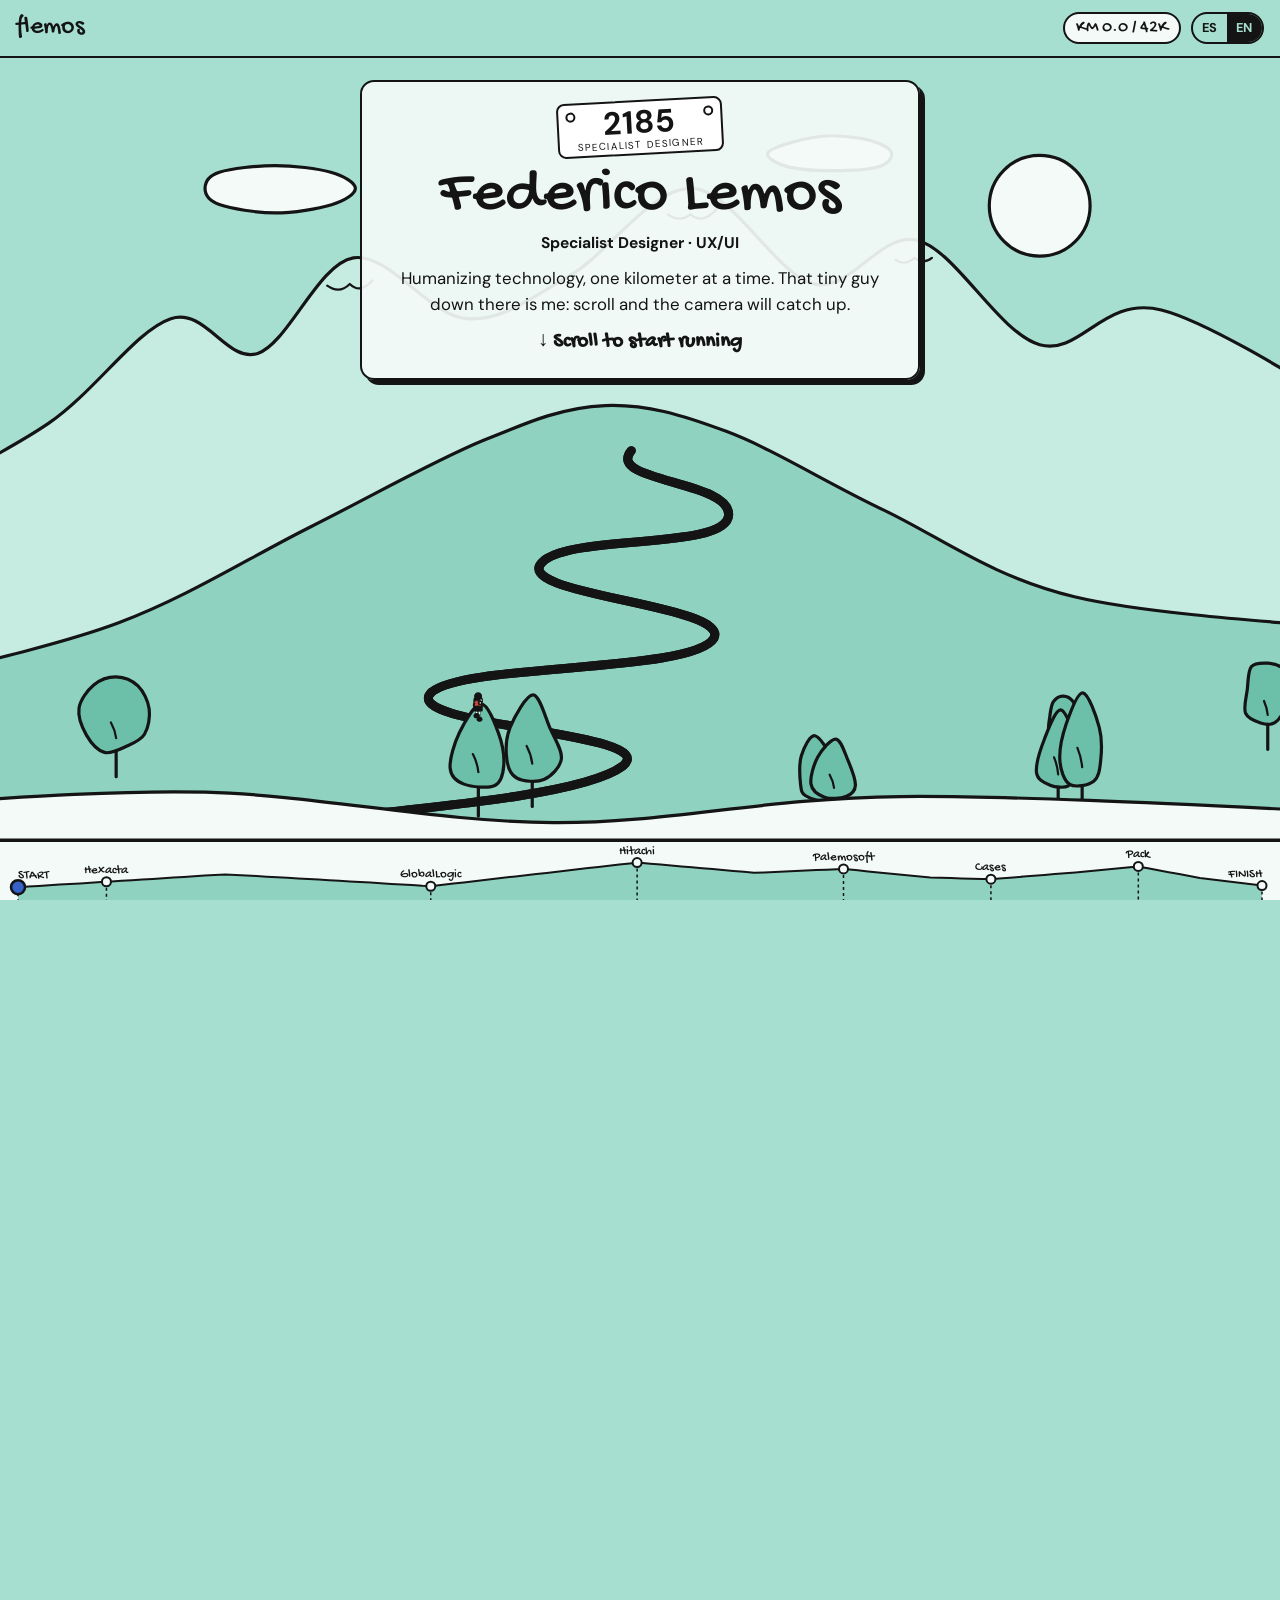
==== commit b5195be0: "Camera follows the runner: far shot, zoom, side tracking both ways, finish approach Replaces the ver" ====
--- a/index.html
+++ b/index.html
@@ -12,14 +12,14 @@
   <link rel="preconnect" href="https://fonts.googleapis.com" />
   <link rel="preconnect" href="https://fonts.gstatic.com" crossorigin />
   <link href="https://fonts.googleapis.com/css2?family=DM+Sans:wght@400;700&family=Gochi+Hand&display=swap" rel="stylesheet" />
-  <link rel="stylesheet" href="assets/trail/trail.css" />
+  <link rel="stylesheet" href="assets/trail/race.css" />
 </head>
 <body>
 
 <header class="topbar">
-  <a class="brand" href="#largada">flemos</a>
+  <a class="brand" href="#" data-go="0">flemos</a>
   <div class="right">
-    <span class="km" aria-live="off"><span id="km">KM 0.0</span> / 42K</span>
+    <span class="km"><span id="km">KM 0.0</span> / 42K</span>
     <div class="lang" role="group" aria-label="Idioma / Language">
       <button type="button" data-lang="es" aria-pressed="true">ES</button>
       <button type="button" data-lang="en" aria-pressed="false">EN</button>
@@ -27,365 +27,180 @@
   </div>
 </header>
 
-<main id="main">
-  <svg class="trail-svg" aria-hidden="true"><path class="todo"/><path class="run"/></svg>
-
-  <!-- ============ KM 0 · LARGADA ============ -->
-  <section class="stage start" id="largada" data-km="0" data-label="LARGADA" data-label-en="START">
-    <div class="wrap split">
-      <div class="reveal">
-        <div class="bib">2185<small data-en="SPECIALIST DESIGNER">DISEÑADOR ESPECIALISTA</small></div>
-        <h1>Federico<br/>Lemos</h1>
-        <p class="role" data-en="Specialist Designer · UX/UI">Diseñador especialista · UX/UI</p>
-        <p class="lead" data-en="Humanizing technology, one kilometer at a time. This is my race: scroll and run it with me, from the start line to the finish.">Humanizando tecnología, un kilómetro a la vez. Esta es mi carrera: scrolleá y corrémosla juntos, de la largada a la meta.</p>
-        <dl class="race-info">
-          <dt data-en="Distance">Distancia</dt><dd data-en="20+ years designing interfaces">20+ años diseñando interfaces</dd>
-          <dt data-en="Elevation">Desnivel</dt><dd data-en="3 company names (it's the same trail, I promise)">3 nombres de empresa (es el mismo sendero, lo juro)</dd>
-          <dt data-en="Base camp">Campamento</dt><dd>San Martín de los Andes, Neuquén</dd>
-        </dl>
-        <a class="scroll-hint" href="#hexacta"><span>↓</span> <b data-en="Scroll to start running">Scrolleá para largar</b></a>
-      </div>
-      <div class="hero-img reveal">
-        <img src="images/trail/runner.jpg" width="842" height="1264"
-             alt="Ilustración: Federico corriendo un sendero de montaña con el dorsal 2185"
-             data-en-alt="Illustration: Federico running a mountain trail wearing bib 2185" />
-      </div>
-    </div>
-  </section>
-
-  <!-- ============ KM 3 · HEXACTA ============ -->
-  <section class="stage" id="hexacta" data-km="3" data-label="Hexacta">
-    <div class="wrap split">
-      <div class="reveal">
-        <span class="tag">KM 3</span>
-        <h2 data-en="First kilometers: Hexacta">Primeros kilómetros: Hexacta</h2>
-        <p data-en="I started at Hexacta, a software consultancy, designing interfaces for custom-built systems: mapping how people actually work, drawing flows and diagrams, prototyping and testing with users until the business and the people finally understood each other.">Largué en Hexacta, una consultora de software, diseñando interfaces para sistemas a medida: relevar cómo trabaja la gente de verdad, dibujar flujos y diagramas, prototipar y probar con usuarios hasta que el negocio y las personas se entiendan.</p>
-        <p data-en="Along the way I ended up leading multidisciplinary teams: architects, developers of every seniority, testers, functional consultants and designers, working with scrum and kanban.">En el camino terminé liderando equipos multidisciplinarios: arquitectos, desarrolladores de todos los seniority, testers, consultores funcionales y diseñadores, trabajando con scrum y kanban.</p>
-        <span class="note" data-en="Easy pace. Still able to talk while running.">Ritmo cómodo. Todavía puedo hablar mientras corro.</span>
-      </div>
-      <div class="art draw" aria-hidden="true">
-        <svg viewBox="0 0 400 280">
-          <path class="ln thin" d="M0 170 L55 105 L90 135 L150 60 L205 140 L250 100 L320 165 L400 120"/>
-          <path class="ln thin" d="M135 78 L150 60 L163 79 L155 74 L148 82 L142 74 Z"/>
-          <path class="ln" d="M0 262 C80 250 120 268 200 258 S330 250 400 262"/>
-          <path class="ln" d="M140 270 C170 240 230 240 260 270" />
-          <path class="ln" d="M196 258 L196 110"/>
-          <path class="ln fill-paper" d="M150 118 L262 118 L285 138 L262 158 L150 158 Z"/>
-          <text x="166" y="147" font-size="24">HEXACTA</text>
-          <path class="ln fill-paper" d="M230 172 L150 172 L132 188 L150 204 L230 204 Z"/>
-          <text x="150" y="196" font-size="18" data-en="TO WORK">AL TRABAJO</text>
-          <path class="ln" d="M40 140 L22 180 L32 177 L12 217 L29 215 L5 246 L75 246 L51 215 L68 217 L48 177 L58 180 Z M40 246 L40 259"/>
-          <path class="ln" d="M330 155 L316 187 L324 186 L308 218 L321 216 L301 241 L359 241 L339 216 L352 218 L336 186 L344 187 Z M330 241 L330 252"/>
-          <path class="ln" d="M365 185 L354 210 L360 209 L348 234 L358 233 L343 252 L387 252 L372 233 L382 234 L370 209 L376 210 Z M365 252 L365 261"/>
-          <path class="ln thin st-blue" d="M100 262 L104 200 M114 262 L118 205"/>
-        </svg>
-      </div>
-    </div>
-  </section>
-
-  <!-- ============ KM 14 · CAMBIO DE TERRENO ============ -->
-  <section class="stage" id="globallogic" data-km="14" data-label="GlobalLogic">
-    <div class="wrap split">
-      <div class="reveal">
-        <span class="tag">KM 14</span>
-        <h2 data-en="Terrain change: GlobalLogic">Cambio de terreno: GlobalLogic</h2>
-        <p data-en="GlobalLogic acquired Hexacta. Same trail, different shirt, and no stopping to get changed. New scale, global teams and bigger products, with the same approach: users first, always.">GlobalLogic compró Hexacta. Mismo sendero, otra remera, y sin parar a cambiarse. Más escala, equipos globales y productos más grandes, con el mismo enfoque: primero las personas usuarias, siempre.</p>
-        <span class="note" data-en="River crossing: feet got wet, kept going.">Cruce de río: se mojaron las zapatillas, se sigue igual.</span>
-      </div>
-      <div class="art draw" aria-hidden="true">
-        <svg viewBox="0 0 400 280">
-          <path class="ln thin" d="M0 120 L70 60 L120 100 L180 40 L250 110 L300 80 L400 130"/>
-          <path class="ln" d="M0 190 C60 182 110 196 170 186"/>
-          <path class="ln" d="M230 186 C290 196 340 182 400 190"/>
-          <path class="ln st-blue" d="M150 210 C180 202 220 218 250 208 M120 236 C170 226 230 244 290 232 M100 262 C160 252 240 270 310 258"/>
-          <path class="ln fill-paper" d="M168 206 C168 196 192 196 192 206 C192 214 168 214 168 206 Z"/>
-          <path class="ln fill-paper" d="M200 228 C200 218 226 218 226 228 C226 236 200 236 200 228 Z"/>
-          <path class="ln fill-paper" d="M222 254 C222 244 250 244 250 254 C250 262 222 262 222 254 Z"/>
-          <path class="ln" d="M60 186 L60 120"/>
-          <path class="ln fill-paper" d="M28 120 L104 120 L104 148 L28 148 Z"/>
-          <text x="34" y="141" font-size="17">HEXACTA</text>
-          <path class="ln st-red" d="M30 124 L102 146"/>
-          <path class="ln" d="M330 190 L330 118"/>
-          <path class="ln fill-paper" d="M282 112 L394 112 L394 142 L282 142 Z"/>
-          <text x="288" y="134" font-size="17">GLOBALLOGIC</text>
-          <path class="ln" d="M126 188 L124 120 M125 136 L188 128 M150 133 L160 116"/>
-          <path class="ln thin fill-paper" d="M154 132 L146 140 L152 146 L156 142 L156 168 L180 166 L179 140 L183 144 L188 137 L180 129 L172 131 C170 136 162 136 160 132 Z"/>
-          <text x="128" y="108" font-size="15" data-en="old shirt">remera vieja</text>
-        </svg>
-      </div>
-    </div>
-  </section>
-
-  <!-- ============ KM 21 · HITACHI ============ -->
-  <section class="stage" id="hitachi" data-km="21" data-label="Hitachi">
-    <div class="wrap split">
-      <div class="reveal">
-        <span class="tag" data-en="KM 21 · HALF MARATHON">KM 21 · MEDIA MARATÓN</span>
-        <h2 data-en="Today: Hitachi Digital">Hoy: Hitachi Digital</h2>
-        <p data-en="GlobalLogic is now part of Hitachi Digital, and that's where I keep running as a Specialist Designer: research, flows, prototypes and user testing, side by side with product and development.">GlobalLogic hoy es parte de Hitachi Digital, y ahí sigo corriendo como Diseñador especialista: research, flujos, prototipos y pruebas con usuarios, codo a codo con producto y desarrollo.</p>
-        <div class="card project">
-          <span class="kicker" data-en="Current project">Proyecto actual</span>
-          <h3>Los Héroes</h3>
-          <p data-en="Designing the experience end to end, from understanding the people who use it to the prototype that gets tested and refined before development.">Diseño de la experiencia de punta a punta, desde entender a las personas que lo usan hasta el prototipo que se prueba y se ajusta antes del desarrollo.</p>
+<main id="race" class="race">
+  <div class="sticky">
+    <svg id="scene" viewBox="0 0 1600 900" preserveAspectRatio="xMidYMid slice" aria-hidden="true">
+      
+      <!-- 1. far away: the whole mountain, a tiny runner on the switchbacks -->
+      <g id="far"><g><g id="farCam"></g><g id="farRunner"></g></g></g>
+
+      <!-- 2. side view, parallax layers -->
+      <g id="side" style="display:none">
+        <g id="sFar"></g>
+        <g id="sPeak"></g>
+        <g id="sMid"></g>
+        <rect class="f-paper" x="-2000" y="742" width="5600" height="400"/><path class="k" d="M-2000 742 L3600 742"/>
+        <g id="sGround"></g>
+        <g id="sItems"></g>
+        <g id="sRunner"></g>
+        <g id="sFore"></g>
+      </g>
+
+      <!-- 3. the runner comes toward the finish -->
+      <g id="approach" style="display:none">
+        <g id="aWorld"></g>
+        <g id="aRunner"></g>
+        <g id="aArch"></g>
+      </g>
+    </svg>
+
+    <div id="switchback" class="switchback" aria-hidden="true"><span data-en="switchback ↩">zigzag ↩</span></div>
+
+    <!-- ===== story beats ===== -->
+    <section class="beat hero" data-from="0" data-to="0.075">
+      <div class="bib">2185<small data-en="SPECIALIST DESIGNER">DISEÑADOR ESPECIALISTA</small></div>
+      <h1>Federico Lemos</h1>
+      <p class="role" data-en="Specialist Designer · UX/UI">Diseñador especialista · UX/UI</p>
+      <p class="lead" data-en="Humanizing technology, one kilometer at a time. That tiny guy down there is me: scroll and the camera will catch up.">Humanizando tecnología, un kilómetro a la vez. Ese puntito allá abajo soy yo: scrolleá y la cámara me alcanza.</p>
+      <p class="scroll-hint"><span>↓</span> <b data-en="Scroll to start running">Scrolleá para largar</b></p>
+    </section>
+
+    <section class="beat left" data-from="0.11" data-to="0.19">
+      <span class="tag" data-en="RACE INFO">FICHA DE LA CARRERA</span>
+      <dl class="race-info">
+        <dt data-en="Runner">Corredor</dt><dd>Federico Lemos · #2185</dd>
+        <dt data-en="Distance">Distancia</dt><dd data-en="20+ years designing interfaces">20+ años diseñando interfaces</dd>
+        <dt data-en="Elevation">Desnivel</dt><dd data-en="3 company names (same trail, I promise)">3 nombres de empresa (mismo sendero, lo juro)</dd>
+        <dt data-en="Base camp">Campamento</dt><dd>San Martín de los Andes, Neuquén</dd>
+      </dl>
+      <p class="note" data-en="Status: soft reset needed... good morning.">Estado: soft reset needed... buen día.</p>
+    </section>
+
+    <section class="beat left" data-from="0.235" data-to="0.30">
+      <span class="tag">KM 3</span>
+      <h2 data-en="First kilometers: Hexacta">Primeros kilómetros: Hexacta</h2>
+      <p data-en="I started at Hexacta, a software consultancy, designing interfaces for custom-built systems: mapping how people actually work, drawing flows, prototyping and testing with users until the business and the people understood each other. Along the way I ended up leading multidisciplinary teams with scrum and kanban.">Largué en Hexacta, una consultora de software, diseñando interfaces para sistemas a medida: relevar cómo trabaja la gente de verdad, dibujar flujos, prototipar y probar con usuarios hasta que el negocio y las personas se entiendan. En el camino terminé liderando equipos multidisciplinarios con scrum y kanban.</p>
+      <p class="note" data-en="Easy pace. Still able to talk while running.">Ritmo cómodo. Todavía puedo hablar mientras corro.</p>
+    </section>
+
+    <section class="beat left" data-from="0.325" data-to="0.39">
+      <span class="tag">KM 14</span>
+      <h2 data-en="River crossing: GlobalLogic">Cruce de río: GlobalLogic</h2>
+      <p data-en="GlobalLogic acquired Hexacta. Same trail, different shirt, no stopping to get changed. More scale, global teams and bigger products, same approach: people first.">GlobalLogic compró Hexacta. Mismo sendero, otra remera, y sin parar a cambiarse. Más escala, equipos globales y productos más grandes, con el mismo enfoque: primero las personas.</p>
+      <p class="note" data-en="Wet shoes. Kept going.">Zapatillas mojadas. Se sigue igual.</p>
+    </section>
+
+    <section class="beat left" data-from="0.415" data-to="0.48">
+      <span class="tag" data-en="KM 21 · HALF MARATHON">KM 21 · MEDIA MARATÓN</span>
+      <h2 data-en="Today: Hitachi Digital">Hoy: Hitachi Digital</h2>
+      <p data-en="GlobalLogic is now part of Hitachi Digital, and that's where I keep running as a Specialist Designer.">GlobalLogic hoy es parte de Hitachi Digital, y ahí sigo corriendo como Diseñador especialista.</p>
+      <div class="mini">
+        <span class="kicker" data-en="Current project">Proyecto actual</span>
+        <strong>Los Héroes</strong>
+        <span data-en="End-to-end experience design: research, flows, prototypes and user testing.">Diseño de la experiencia de punta a punta: research, flujos, prototipos y pruebas con usuarios.</span>
+      </div>
+    </section>
+
+    <section class="beat right" data-from="0.56" data-to="0.625">
+      <span class="tag" data-en="KM 28 · SIDE TRAIL">KM 28 · DESVÍO</span>
+      <h2 data-en="Side trail: Palemosoft">Desvío: Palemosoft</h2>
+      <p data-en="In parallel, with Palemosoft we build our own products. A trail that's ours to mark.">En paralelo, con Palemosoft armamos productos propios. Un sendero que marcamos nosotros.</p>
+      <div class="mini">
+        <span class="kicker" data-en="Live">En marcha</span>
+        <strong>facturi.ar</strong>
+        <a class="btn sm" href="https://facturi.ar" target="_blank" rel="noopener"><span data-en="Visit">Visitar</span> ↗</a>
+      </div>
+      <p class="note" data-en="More projects in progress. Not lost, exploring.">Hay otros en progreso. No me perdí, estoy explorando.</p>
+    </section>
+
+    <section class="beat right wide" data-from="0.645" data-to="0.72">
+      <span class="tag" data-en="KM 33 · AID STATION">KM 33 · PUESTO DE HIDRATACIÓN</span>
+      <h2 data-en="Cases that kept me going">Casos que me dieron energía</h2>
+      <p data-en="Interviews, prototypes and user tests to refill and keep going. Grab one:">Entrevistas, prototipos y pruebas con usuarios para recargar y seguir. Agarrá uno:</p>
+      <div class="cups">
+        <button type="button" data-case="ypf"><img src="images/gallery/thumbs/ypf_03.png" alt="" /><span>YPF · QR Almacenes</span></button>
+        <button type="button" data-case="autopago"><img src="images/gallery/thumbs/farmacity_autopago_03.png" alt="" /><span>Farmacity · Autopago</span></button>
+        <button type="button" data-case="farmapp"><img src="images/gallery/thumbs/farmacity_app_03.png" alt="" /><span>Farmacity · App</span></button>
+        <button type="button" data-case="safetap"><img src="images/gallery/thumbs/safetap_03.png" alt="" /><span>Safetap</span></button>
+        <button type="button" data-case="viajeros"><img src="images/gallery/thumbs/viajando_01.png" alt="" /><span>Viajeros</span></button>
+      </div>
+    </section>
+
+    <section class="beat right" data-from="0.745" data-to="0.815">
+      <span class="tag" data-en="KM 38 · THE WALL">KM 38 · EL MURO</span>
+      <h2 data-en="What's in my pack">Lo que llevo en la mochila</h2>
+      <p data-en="When the legs give up, the method carries you.">Cuando las piernas no dan más, te lleva el método.</p>
+      <ul class="pack">
+        <li data-en="Research">Investigación</li><li data-en="Surveys">Encuestas</li><li data-en="Contextual interviews">Entrevistas contextuales</li>
+        <li data-en="Personas">Personas</li><li data-en="User journeys">Viajes de usuario</li><li data-en="Information architecture">Arquitectura de información</li>
+        <li data-en="Iterative prototyping">Prototipado iterativo</li><li data-en="User testing">Pruebas de usuario</li><li data-en="Visual design">Diseño visual</li>
+      </ul>
+      <p class="note" data-en="Snacks: illustration, woodworking and gardening.">Snacks: ilustración, madera y jardinería.</p>
+    </section>
+
+    <section class="beat finish" data-from="0.965" data-to="1">
+      <figure class="photo">
+        <img src="images/trail/runner.jpg" alt="Ilustración: Federico corriendo con el dorsal 2185" data-en-alt="Illustration: Federico running with bib 2185" />
+        <figcaption data-en="Official finish photo">Foto oficial de llegada</figcaption>
+      </figure>
+      <div>
+        <span class="tag">KM 42.195</span>
+        <h2 data-en="Shall we run the next one together?">¿Corremos la próxima juntos?</h2>
+        <p data-en="Have a project, an idea, or want to talk design (or trails)? Write to me on any of my networks.">¿Tenés un proyecto, una idea o querés charlar de diseño (o de senderos)? Escribime por cualquiera de mis redes.</p>
+        <div class="socials">
+          <a class="btn primary" href="https://www.linkedin.com/in/federicosebastianlemos" target="_blank" rel="noopener"><span data-en="Message me on LinkedIn">Escribime por LinkedIn</span> ↗</a>
+          <a class="btn" href="https://www.behance.net/federicolemos" target="_blank" rel="noopener">Behance ↗</a>
+          <a class="btn" href="https://www.instagram.com/federicolemos/" target="_blank" rel="noopener">Instagram ↗</a>
+          <a class="btn" href="https://www.flickr.com/photos/federicolemos" target="_blank" rel="noopener">Flickr ↗</a>
         </div>
-        <span class="note" data-en="Summit reached. Legs: questionable. Views: great.">Cumbre. Piernas: dudosas. Vista: espectacular.</span>
-      </div>
-      <div class="art draw" aria-hidden="true">
-        <svg viewBox="0 0 400 280">
-          <path class="ln" d="M0 262 L90 180 L130 205 L205 70 L285 190 L320 165 L400 250"/>
-          <path class="ln thin" d="M180 112 L196 102 L205 112 L216 100 L230 114"/>
-          <path class="ln thin" d="M205 70 L205 22"/>
-          <path class="ln fill-red" d="M205 22 L245 32 L205 44 Z"/>
-          <text x="248" y="40" font-size="20">21K</text>
-          <path class="ln thin" stroke-dasharray="4 7" d="M120 262 C150 240 120 222 160 210 S150 170 185 160 S170 125 200 108"/>
-          <path class="ln thin" d="M20 240 L34 236 M50 222 L62 220 M300 214 L316 210 M340 230 L356 228"/>
-          <path class="ln" d="M60 160 L46 192 L54 191 L38 223 L51 221 L31 246 L89 246 L69 221 L82 223 L66 191 L74 192 Z M60 246 L60 257"/>
-          <path class="ln" d="M350 150 L334 186 L343 184 L325 220 L340 218 L318 246 L382 246 L360 218 L375 220 L357 184 L366 186 Z M350 246 L350 258"/>
-          <circle class="ln" cx="330" cy="50" r="22"/>
-          <path class="ln thin" d="M330 16 L330 8 M330 92 L330 84 M296 50 L288 50 M372 50 L364 50 M306 26 L300 20 M354 74 L360 80 M354 26 L360 20 M306 74 L300 80"/>
-        </svg>
-      </div>
-    </div>
-  </section>
-
-  <!-- ============ KM 28 · PALEMOSOFT ============ -->
-  <section class="stage" id="palemosoft" data-km="28" data-label="Palemosoft">
-    <div class="wrap split">
-      <div class="reveal">
-        <span class="tag" data-en="KM 28 · SIDE TRAIL">KM 28 · DESVÍO</span>
-        <h2 data-en="Side trail: Palemosoft">Desvío: Palemosoft</h2>
-        <p data-en="In parallel, with Palemosoft we build our own products. Same race, a trail that's ours to mark.">En paralelo, con Palemosoft armamos productos propios. Misma carrera, un sendero que marcamos nosotros.</p>
-        <div class="card project">
-          <span class="kicker" data-en="Live">En marcha</span>
-          <h3>facturi.ar</h3>
-          <p data-en="Our first product out on the trail.">Nuestro primer producto en el sendero.</p>
-          <p><a class="btn" href="https://facturi.ar" target="_blank" rel="noopener"><span data-en="Visit facturi.ar">Visitar facturi.ar</span> ↗</a></p>
-        </div>
-        <span class="note" data-en="More projects in progress. Not lost, exploring.">Hay otros proyectos en progreso. No me perdí, estoy explorando.</span>
-      </div>
-      <div class="art draw" aria-hidden="true">
-        <svg viewBox="0 0 400 280">
-          <path class="ln thin" d="M0 130 L80 70 L140 110 L210 50 L290 120 L400 80"/>
-          <path class="ln" d="M150 280 C170 230 200 210 200 200 C200 190 120 170 20 175"/>
-          <path class="ln" d="M250 280 C230 230 205 210 205 200 C205 190 290 168 400 165"/>
-          <path class="ln" d="M200 205 L200 95"/>
-          <path class="ln fill-paper" d="M206 100 L330 100 L350 118 L330 136 L206 136 Z"/>
-          <text x="216" y="125" font-size="20">HITACHI</text>
-          <path class="ln fill-paper" d="M194 144 L74 144 L54 162 L74 180 L194 180 Z"/>
-          <text x="80" y="169" font-size="20">PALEMOSOFT</text>
-          <path class="ln" d="M30 180 L19 205 L25 204 L12 229 L23 228 L8 247 L52 247 L37 228 L48 229 L35 204 L41 205 Z M30 247 L30 256"/>
-          <path class="ln" d="M375 165 L361 196 L369 194 L354 224 L366 223 L348 247 L402 247 L384 223 L396 224 L381 194 L389 196 Z M375 247 L375 257"/>
-          <text x="232" y="88" font-size="15" data-en="9 to 6">de 9 a 18</text>
-          <text x="80" y="200" font-size="15" data-en="after hours">after hours</text>
-        </svg>
-      </div>
-    </div>
-  </section>
-
-  <!-- ============ KM 33 · PUESTOS DE HIDRATACIÓN ============ -->
-  <section class="stage aid" id="casos" data-km="33" data-label="Casos" data-label-en="Cases">
-    <div class="wrap">
-      <div class="head">
-        <div class="reveal">
-          <span class="tag" data-en="KM 33 · AID STATIONS">KM 33 · PUESTOS DE HIDRATACIÓN</span>
-          <h2 data-en="Cases that kept me going">Casos que me dieron energía</h2>
-          <p data-en="Each project was an aid station: interviews, prototypes and user tests to refill and keep going. A short stop at the most interesting ones.">Cada proyecto fue un puesto de hidratación: entrevistas, prototipos y pruebas con usuarios para recargar y seguir. Una parada corta por los más interesantes.</p>
-        </div>
-        <div class="art draw" aria-hidden="true">
-          <svg viewBox="0 0 260 200">
-            <path class="ln" d="M20 190 L240 190"/>
-            <path class="ln fill-paper" d="M30 110 L230 110 L230 126 L30 126 Z"/>
-            <path class="ln" d="M44 126 L44 190 M216 126 L216 190"/>
-            <path class="ln fill-paper" d="M60 110 L64 86 L80 86 L84 110"/>
-            <path class="ln fill-paper" d="M96 110 L100 86 L116 86 L120 110"/>
-            <path class="ln fill-paper" d="M132 110 L136 86 L152 86 L156 110"/>
-            <path class="ln fill-paper" d="M176 110 L176 60 C176 50 210 50 210 60 L210 110"/>
-            <path class="ln st-blue" d="M184 78 L202 78"/>
-            <path class="ln" d="M130 52 L130 10"/>
-            <path class="ln fill-red" d="M130 10 L170 20 L130 30 Z"/>
-            <text x="34" y="40" font-size="18" data-en="refill here!">¡recargá acá!</text>
-          </svg>
-        </div>
-      </div>
-
-      <div class="cases">
-        <article class="card case reveal">
-          <figure><img loading="lazy" src="images/gallery/thumbs/ypf_03.png" alt="YPF QR Almacenes" /></figure>
-          <div class="body">
-            <span class="cup" data-en="Aid station 1 · mobile app">Puesto 1 · app mobile</span>
-            <h3>YPF · QR Almacenes</h3>
-            <p data-en="Mobile app to create and count inventory of construction materials in the oil and gas industry, across covered and open-air warehouses.">App mobile para crear y contar inventario de materiales de construcción en la industria de hidrocarburos, en almacenes techados y al aire libre.</p>
-            <details>
-              <summary data-en="How we did it">Cómo lo hicimos</summary>
-              <p data-en="Survey and analysis of the operation, detecting problems and opportunities. Interviews, contextual inquiry, first screens and a prototype tested and iterated before development started.">Relevamiento y análisis de la operatoria, detectando problemas y oportunidades. Entrevistas, relevamiento contextual, primeras pantallas y un prototipo que se probó e iteró antes de iniciar el desarrollo.</p>
-            </details>
-            <div class="thumbs">
-              <a href="images/gallery/fulls/ypf_01.png"><img loading="lazy" src="images/gallery/thumbs/ypf_01.png" alt="YPF" /></a>
-              <a href="images/gallery/fulls/ypf_02.png"><img loading="lazy" src="images/gallery/thumbs/ypf_02.png" alt="Wireframe" /></a>
-              <a href="images/gallery/fulls/ypf_03.png"><img loading="lazy" src="images/gallery/thumbs/ypf_03.png" alt="Prototipo" data-en-alt="Prototype" /></a>
-            </div>
-          </div>
-        </article>
-
-        <article class="card case reveal">
-          <figure><img loading="lazy" src="images/gallery/thumbs/farmacity_autopago_03.png" alt="Farmacity Autopago" /></figure>
-          <div class="body">
-            <span class="cup" data-en="Aid station 2 · self-checkout">Puesto 2 · autopago</span>
-            <h3>Farmacity · Autopago</h3>
-            <p data-en="Self-checkout terminals where customers scan their products and pay on their own.">Terminales de autopago donde los clientes escanean sus productos y pagan solos.</p>
-            <details>
-              <summary data-en="How we did it">Cómo lo hicimos</summary>
-              <p data-en="Interviews with customers and cashiers across stores, user archetypes, flows and first sketches. A prototype tested in a simulation at the pilot store, then mockups refined through journey maps and more user tests.">Entrevistas a clientes y cajeros de varias sucursales, arquetipos de usuarios, flujos y primeros bocetos. Un prototipo probado en una simulación en la tienda piloto, y después mockups refinados con viajes de usuario y más pruebas.</p>
-            </details>
-            <div class="thumbs">
-              <a href="images/gallery/fulls/farmacity_autopago_01.png"><img loading="lazy" src="images/gallery/thumbs/farmacity_autopago_01.png" alt="Pruebas de usuario en sucursal" data-en-alt="User testing in store" /></a>
-              <a href="images/gallery/fulls/farmacity_autopago_02.png"><img loading="lazy" src="images/gallery/thumbs/farmacity_autopago_02.png" alt="Wireframe" /></a>
-              <a href="images/gallery/fulls/farmacity_autopago_03.png"><img loading="lazy" src="images/gallery/thumbs/farmacity_autopago_03.png" alt="Prototipo" data-en-alt="Prototype" /></a>
-            </div>
-          </div>
-        </article>
-
-        <article class="card case reveal">
-          <figure><img loading="lazy" src="images/gallery/thumbs/farmacity_app_03.png" alt="Farmacity App" /></figure>
-          <div class="body">
-            <span class="cup" data-en="Aid station 3 · loyalty app">Puesto 3 · app de fidelización</span>
-            <h3>Farmacity · App</h3>
-            <p data-en="Loyalty app with personalized discounts, nearby stores and services, and medicine search and reservation.">App de fidelización con descuentos personalizados, sucursales cercanas y sus servicios, y búsqueda y reserva de medicamentos.</p>
-            <details>
-              <summary data-en="How we did it">Cómo lo hicimos</summary>
-              <p data-en="Business interviews, in-store surveys, personas and first sketches that became a prototype, tested with users before development.">Entrevistas con el negocio, encuestas en sucursal, personas y primeros bocetos que se convirtieron en un prototipo, probado con usuarios antes del desarrollo.</p>
-            </details>
-            <div class="thumbs">
-              <a href="images/gallery/fulls/farmacity_app_01.png"><img loading="lazy" src="images/gallery/thumbs/farmacity_app_01.png" alt="Pruebas de usuario" data-en-alt="User testing" /></a>
-              <a href="images/gallery/fulls/farmacity_app_02.png"><img loading="lazy" src="images/gallery/thumbs/farmacity_app_02.png" alt="Wireframe" /></a>
-              <a href="images/gallery/fulls/farmacity_app_03.png"><img loading="lazy" src="images/gallery/thumbs/farmacity_app_03.png" alt="Prototipo" data-en-alt="Prototype" /></a>
-            </div>
-          </div>
-        </article>
-
-        <article class="card case reveal">
-          <figure><img loading="lazy" src="images/gallery/thumbs/safetap_03.png" alt="Safetap" /></figure>
-          <div class="body">
-            <span class="cup" data-en="Aid station 4 · safety app">Puesto 4 · app de seguridad</span>
-            <h3>Safetap</h3>
-            <p data-en="Mobile app connected to a panic button, sending alerts to the nearest responders so help arrives as fast as possible.">App mobile conectada a un botón antipánico, que dispara alertas a los socorristas más cercanos para que la ayuda llegue lo antes posible.</p>
-            <details>
-              <summary data-en="How we did it">Cómo lo hicimos</summary>
-              <p data-en="Interviews with the profiles the client defined, a prototype and proofs of concept, then a first flow that was tested to refine details before the navigable prototype and visual design.">Entrevistas con los perfiles que definió el cliente, un prototipo y pruebas de concepto, y después un primer flujo que se puso a prueba para ajustar detalles antes del prototipo navegable y el diseño visual.</p>
-            </details>
-            <div class="thumbs">
-              <a href="images/gallery/fulls/safetap_01.png"><img loading="lazy" src="images/gallery/thumbs/safetap_01.png" alt="Pruebas de usuario" data-en-alt="User testing" /></a>
-              <a href="images/gallery/fulls/safetap_02.png"><img loading="lazy" src="images/gallery/thumbs/safetap_02.png" alt="Wireframe" /></a>
-              <a href="images/gallery/fulls/safetap_03.png"><img loading="lazy" src="images/gallery/thumbs/safetap_03.png" alt="Prototipo" data-en-alt="Prototype" /></a>
-            </div>
-          </div>
-        </article>
-
-        <article class="card case reveal">
-          <figure><img loading="lazy" src="images/gallery/thumbs/viajando_01.png" alt="Viajeros" /></figure>
-          <div class="body">
-            <span class="cup" data-en="Aid station 5 · ride sharing">Puesto 5 · viajes compartidos</span>
-            <h3>Viajeros</h3>
-            <p data-en="A PWA to share rides in places where getting around is hard, expensive and infrequent: company, shared costs and fewer emissions.">Una PWA para compartir viajes donde moverse es complicado, caro y poco frecuente: compañía, gastos compartidos y menos emisiones.</p>
-            <div class="thumbs">
-              <a href="images/gallery/fulls/viajando_01.png"><img loading="lazy" src="images/gallery/thumbs/viajando_01.png" alt="Wireframe" /></a>
-            </div>
-          </div>
-        </article>
-      </div>
-    </div>
-  </section>
-
-  <!-- ============ KM 38 · MOCHILA ============ -->
-  <section class="stage" id="mochila" data-km="38" data-label="Mochila" data-label-en="Pack">
-    <div class="wrap split">
-      <div class="reveal">
-        <span class="tag" data-en="KM 38 · THE WALL">KM 38 · EL MURO</span>
-        <h2 data-en="What's in my pack">Lo que llevo en la mochila</h2>
-        <p data-en="When the legs give up, the method carries you. User-centered design, with the end user as the main stakeholder.">Cuando las piernas no dan más, te lleva el método. Diseño centrado en el usuario, con la persona usuaria como principal stakeholder.</p>
-        <div class="card">
-          <ul class="pack-list">
-            <li data-en="Research">Investigación</li>
-            <li data-en="Surveys">Encuestas</li>
-            <li data-en="Competitive analysis">Análisis de competencia</li>
-            <li data-en="Contextual interviews">Entrevistas contextuales</li>
-            <li data-en="Personas">Personas</li>
-            <li data-en="User journeys">Viajes de usuario</li>
-            <li data-en="Iterative prototyping">Prototipado iterativo</li>
-            <li data-en="Information architecture">Arquitectura de la información</li>
-            <li data-en="User testing">Pruebas de usuario</li>
-            <li data-en="Visual design">Diseño visual</li>
-          </ul>
-        </div>
-        <p style="margin-top:1.4rem" data-en="And for the long climbs: illustration, woodworking, recycling things and gardening. They keep me balanced (and they're where drawings like this one come from).">Y para las subidas largas: ilustración, madera, reciclar cosas y jardinería. Me mantienen en equilibrio (y de ahí salen dibujos como este).</p>
-      </div>
-      <div class="art draw" aria-hidden="true">
-        <svg viewBox="0 0 400 300">
-          <path class="ln fill-paper" d="M120 70 C120 40 280 40 280 70 L292 250 C292 268 108 268 108 250 Z"/>
-          <path class="ln" d="M150 52 C150 20 250 20 250 52"/>
-          <path class="ln fill-paper" d="M140 120 L260 120 L256 190 L144 190 Z"/>
-          <path class="ln st-red" d="M150 150 L250 150"/>
-          <path class="ln fill-paper" d="M96 110 L96 70 C96 60 120 60 120 70 L120 110 Z"/>
-          <path class="ln fill-paper" d="M280 110 L280 70 C280 60 304 60 304 70 L304 110 Z"/>
-          <path class="ln fill-blue" d="M102 70 L114 70 L114 58 L102 58 Z"/>
-          <path class="ln fill-blue" d="M286 70 L298 70 L298 58 L286 58 Z"/>
-          <path class="ln fill-paper" d="M190 120 L191 62 L205 62 L206 120"/>
-          <path class="ln" d="M191 62 L198 46 L205 62"/>
-          <path class="ln" d="M330 270 L330 220 M330 240 C310 236 304 220 310 210 C322 214 330 226 330 240 M330 228 C346 222 356 206 352 196 C340 200 330 214 330 228"/>
-          <path class="ln fill-paper" d="M312 270 L348 270 L344 292 L316 292 Z"/>
-          <text x="20" y="180" font-size="17" data-en="gels: mate">geles: mate</text>
-          <path class="ln thin" d="M88 170 L108 160"/>
-        </svg>
-      </div>
-    </div>
-  </section>
-
-  <!-- ============ KM 42 · META ============ -->
-  <section class="stage finish" id="meta" data-km="42.195" data-label="META" data-label-en="FINISH">
-    <div class="wrap reveal">
-      <div class="art draw" aria-hidden="true">
-        <svg viewBox="0 0 400 240">
-          <path class="ln" d="M40 236 L40 40 M360 236 L360 40"/>
-          <path class="ln fill-paper" d="M30 40 L370 40 L370 92 L30 92 Z"/>
-          <text x="200" y="78" font-size="34" text-anchor="middle" data-en="FINISH">META</text>
-          <path class="ln thin" d="M40 110 Q120 130 200 110 Q280 130 360 110"/>
-          <path class="ln thin fill-red" d="M64 115 L72 132 L80 118 Z M120 121 L128 138 L136 121 Z"/>
-          <path class="ln thin fill-blue" d="M92 120 L100 137 L108 121 Z M148 119 L156 136 L164 117 Z"/>
-          <path class="ln thin fill-red" d="M236 117 L244 136 L252 119 Z M292 121 L300 138 L308 121 Z"/>
-          <path class="ln thin fill-blue" d="M264 121 L272 138 L280 121 Z M320 118 L328 132 L336 115 Z"/>
-          <path class="ln fill-paper" d="M160 6 L240 6 L240 30 L160 30 Z"/>
-          <text x="200" y="25" font-size="18" text-anchor="middle">42.195</text>
-          <path class="ln" d="M182 150 L200 182 L218 150"/>
-          <circle class="ln fill-paper" cx="200" cy="200" r="22"/>
-          <text x="200" y="207" font-size="18" text-anchor="middle">2185</text>
-          <path class="ln" d="M0 236 L400 236"/>
-          <path class="ln thin" d="M60 236 L70 226 L80 236 L90 226 L100 236 M300 236 L310 226 L320 236 L330 226 L340 236"/>
-        </svg>
-      </div>
-      <span class="tag">KM 42.195</span>
-      <h2 data-en="Shall we run the next one together?">¿Corremos la próxima juntos?</h2>
-      <p data-en="If you have a project, an idea or just want to talk about design (or trails), write to me on any of my networks. I reply faster than I climb.">Si tenés un proyecto, una idea o simplemente querés charlar de diseño (o de senderos), escribime por cualquiera de mis redes. Respondo más rápido de lo que subo.</p>
-      <div class="socials">
-        <a class="btn primary" href="https://www.linkedin.com/in/federicosebastianlemos" target="_blank" rel="noopener"><span data-en="Message me on LinkedIn">Escribime por LinkedIn</span> ↗</a>
-        <a class="btn" href="https://www.behance.net/federicolemos" target="_blank" rel="noopener">Behance ↗</a>
-        <a class="btn" href="https://www.instagram.com/federicolemos/" target="_blank" rel="noopener">Instagram ↗</a>
-        <a class="btn" href="https://www.flickr.com/photos/federicolemos" target="_blank" rel="noopener">Flickr ↗</a>
-      </div>
-    </div>
-  </section>
+        <p class="note" data-en="Official time: still running.">Tiempo oficial: todavía corriendo.</p>
+      </div>
+    </section>
+  </div>
 </main>
-
-<footer>
-  <p class="hand" data-en="Official time: still running.">Tiempo oficial: todavía corriendo.</p>
-  <p>© 2026 flemos · San Martín de los Andes</p>
-</footer>
 
 <nav class="profile" aria-label="Perfil de altimetría" data-en-aria-label="Elevation profile">
   <svg id="profile" role="img"></svg>
 </nav>
 
-<div class="lightbox" id="lightbox" role="dialog" aria-modal="true"><img alt="" /></div>
-
-<script src="assets/trail/trail.js"></script>
+<!-- case details (shown in the dialog) -->
+<div hidden>
+  <div id="case-ypf">
+    <h3>YPF · QR Almacenes</h3>
+    <p data-en="Mobile app to create and count inventory of construction materials in the oil and gas industry, across covered and open-air warehouses.">App mobile para crear y contar inventario de materiales de construcción en la industria de hidrocarburos, en almacenes techados y al aire libre.</p>
+    <p data-en="Survey and analysis of the operation, interviews, contextual inquiry, first screens and a prototype tested and iterated before development.">Relevamiento y análisis de la operatoria, entrevistas, relevamiento contextual, primeras pantallas y un prototipo que se probó e iteró antes del desarrollo.</p>
+    <div class="shots"><img src="images/gallery/fulls/ypf_01.png" alt="" loading="lazy"/><img src="images/gallery/fulls/ypf_02.png" alt="" loading="lazy"/><img src="images/gallery/fulls/ypf_03.png" alt="" loading="lazy"/></div>
+  </div>
+  <div id="case-autopago">
+    <h3>Farmacity · Autopago</h3>
+    <p data-en="Self-checkout terminals where customers scan their products and pay on their own.">Terminales de autopago donde los clientes escanean sus productos y pagan solos.</p>
+    <p data-en="Interviews with customers and cashiers, archetypes, flows and sketches; a prototype tested in a simulation at the pilot store, then mockups refined with journey maps and more tests.">Entrevistas a clientes y cajeros, arquetipos, flujos y bocetos; un prototipo probado en una simulación en la tienda piloto, y después mockups refinados con viajes de usuario y más pruebas.</p>
+    <div class="shots"><img src="images/gallery/fulls/farmacity_autopago_01.png" alt="" loading="lazy"/><img src="images/gallery/fulls/farmacity_autopago_02.png" alt="" loading="lazy"/><img src="images/gallery/fulls/farmacity_autopago_03.png" alt="" loading="lazy"/></div>
+  </div>
+  <div id="case-farmapp">
+    <h3>Farmacity · App</h3>
+    <p data-en="Loyalty app with personalized discounts, nearby stores and services, and medicine search and reservation.">App de fidelización con descuentos personalizados, sucursales cercanas y sus servicios, y búsqueda y reserva de medicamentos.</p>
+    <p data-en="Business interviews, in-store surveys, personas and sketches that became a prototype, tested with users before development.">Entrevistas con el negocio, encuestas en sucursal, personas y bocetos que se convirtieron en un prototipo, probado con usuarios antes del desarrollo.</p>
+    <div class="shots"><img src="images/gallery/fulls/farmacity_app_01.png" alt="" loading="lazy"/><img src="images/gallery/fulls/farmacity_app_02.png" alt="" loading="lazy"/><img src="images/gallery/fulls/farmacity_app_03.png" alt="" loading="lazy"/></div>
+  </div>
+  <div id="case-safetap">
+    <h3>Safetap</h3>
+    <p data-en="Mobile app connected to a panic button that alerts the nearest responders so help arrives as fast as possible.">App mobile conectada a un botón antipánico, que alerta a los socorristas más cercanos para que la ayuda llegue lo antes posible.</p>
+    <p data-en="Interviews, a prototype and proofs of concept, then a tested flow to refine details before the navigable prototype and visual design.">Entrevistas, un prototipo y pruebas de concepto, y después un flujo probado para ajustar detalles antes del prototipo navegable y el diseño visual.</p>
+    <div class="shots"><img src="images/gallery/fulls/safetap_01.png" alt="" loading="lazy"/><img src="images/gallery/fulls/safetap_02.png" alt="" loading="lazy"/><img src="images/gallery/fulls/safetap_03.png" alt="" loading="lazy"/></div>
+  </div>
+  <div id="case-viajeros">
+    <h3>Viajeros</h3>
+    <p data-en="A PWA to share rides where getting around is hard, expensive and infrequent: company, shared costs and fewer emissions.">Una PWA para compartir viajes donde moverse es complicado, caro y poco frecuente: compañía, gastos compartidos y menos emisiones.</p>
+    <div class="shots"><img src="images/gallery/fulls/viajando_01.png" alt="" loading="lazy"/></div>
+  </div>
+</div>
+
+<dialog id="caseDlg">
+  <button type="button" class="dlg-close" aria-label="Cerrar" data-en-aria-label="Close">✕</button>
+  <div class="dlg-body"></div>
+</dialog>
+
+<script src="assets/trail/race.js"></script>
 </body>
 </html>
--- a/assets/trail/race.css
+++ b/assets/trail/race.css
@@ -0,0 +1,188 @@
+/* flemos — trail edition v2 */
+:root {
+  --bg: #a6dfd0;
+  --far: #c6ece1;
+  --mid: #8fd2c0;
+  --tree: #6cbfa8;
+  --paper: #f3faf7;
+  --river: #9cc6ec;
+  --ink: #141414;
+  --ink-soft: #2f3b37;
+  --blue: #3561c9;
+  --red: #d94b32;
+  --line: 2.5px;
+  --hand: "Gochi Hand", "Comic Sans MS", cursive;
+  --body: "DM Sans", system-ui, sans-serif;
+  --bar: 60px;
+  --top: 58px;
+}
+* { box-sizing: border-box; }
+html { -webkit-text-size-adjust: 100%; }
+body { margin: 0; background: var(--bg); color: var(--ink); font: 400 1rem/1.55 var(--body); overflow-x: hidden; }
+img { max-width: 100%; display: block; }
+a { color: inherit; }
+h1, h2, h3 { font-family: var(--hand); font-weight: 400; margin: 0; }
+
+/* top bar */
+.topbar {
+  position: fixed; inset: 0 0 auto 0; z-index: 20; height: var(--top);
+  display: flex; align-items: center; justify-content: space-between; gap: 1rem; padding: 0 1rem;
+  border-bottom: var(--line) solid var(--ink); background: var(--bg);
+}
+.brand { font-family: var(--hand); font-size: 1.6rem; text-decoration: none; line-height: 1; }
+.topbar .right { display: flex; align-items: center; gap: .6rem; }
+.km { font-family: var(--hand); font-size: 1.1rem; border: var(--line) solid var(--ink); border-radius: 999px; padding: .05rem .7rem; background: var(--paper); white-space: nowrap; font-variant-numeric: tabular-nums; }
+.lang { display: flex; border: var(--line) solid var(--ink); border-radius: 999px; overflow: hidden; }
+.lang button { font: 700 .8rem var(--body); border: 0; background: transparent; color: var(--ink); padding: .35rem .6rem; cursor: pointer; }
+.lang button[aria-pressed="true"] { background: var(--ink); color: var(--bg); }
+
+/* the race: a tall scroller with a sticky stage */
+.race { position: relative; height: 1500vh; }
+.sticky { position: sticky; top: 0; height: 100vh; height: 100svh; overflow: hidden; }
+#scene { position: absolute; inset: var(--top) 0 var(--bar) 0; width: 100%; height: calc(100% - var(--top) - var(--bar)); display: block; }
+
+/* line art */
+#scene .k { fill: none; stroke: var(--ink); stroke-width: 3.2; stroke-linecap: round; stroke-linejoin: round; }
+#far .k, #far .trail-edge, #far .trail-fill { vector-effect: non-scaling-stroke; }
+#scene .k.thin { stroke-width: 2.2; }
+#scene .k.thick { stroke-width: 5; }
+#scene .dash { stroke-dasharray: 2 14; opacity: .55; }
+#scene .f-paper { fill: var(--paper); }
+#scene .f-far { fill: var(--far); }
+#scene .f-mid { fill: var(--mid); }
+#scene .f-tree { fill: var(--tree); }
+#scene .f-ink { fill: var(--ink); }
+#scene .f-blue { fill: var(--blue); }
+#scene .f-red { fill: var(--red); }
+#scene .f-river { fill: var(--river); }
+#scene .st-blue { stroke: var(--blue); }
+#scene .st-red { stroke: var(--red); }
+#scene .trail-edge { fill: none; stroke: var(--ink); stroke-width: 9; stroke-linecap: round; stroke-linejoin: round; }
+#scene .trail-fill { fill: none; stroke: var(--paper); stroke-width: 5; stroke-linecap: round; stroke-linejoin: round; }
+#scene .limb-o { fill: none; stroke: var(--ink); stroke-linecap: round; stroke-linejoin: round; }
+#scene .limb-i { fill: none; stroke: var(--paper); stroke-linecap: round; stroke-linejoin: round; }
+#scene .farside .limb-i { stroke: #d6e7e1; }
+#scene .vest { fill: none; stroke: #4a5552; stroke-width: 7; stroke-linecap: round; }
+#scene .lbl { font-family: var(--hand); font-size: 28px; fill: var(--ink); }
+#scene .lbl.sm { font-size: 22px; }
+#scene .lbl.xl { font-size: 64px; }
+#scene .bibtxt { font: 700 11px var(--body); fill: var(--ink); }
+
+.switchback {
+  position: absolute; inset: 0; display: grid; place-items: center; pointer-events: none; opacity: 0;
+  font-family: var(--hand); font-size: clamp(2.5rem, 7vw, 5rem);
+}
+
+/* story beats */
+.beat {
+  position: absolute; z-index: 5; top: calc(var(--top) + 1.4rem);
+  width: min(430px, calc(100% - 2rem));
+  background: var(--paper); border: var(--line) solid var(--ink); border-radius: 14px; box-shadow: 5px 5px 0 var(--ink);
+  padding: 1.1rem 1.25rem 1.2rem; opacity: 0; visibility: hidden; pointer-events: none;
+  will-change: opacity, transform;
+}
+.beat.live { pointer-events: auto; }
+.beat.left { left: max(1rem, 4vw); }
+.beat.right { right: max(1rem, 4vw); }
+.beat.wide { width: min(520px, calc(100% - 2rem)); }
+.beat h2 { font-size: clamp(1.7rem, 3vw, 2.3rem); line-height: 1.05; margin: .55rem 0 .5rem; }
+.beat p { margin: 0 0 .6rem; font-size: .97rem; }
+.tag { display: inline-block; font-family: var(--hand); font-size: 1.05rem; background: var(--ink); color: var(--bg); padding: .1rem .7rem; border-radius: 4px; transform: rotate(-2deg); }
+.note { font-family: var(--hand); font-size: 1.2rem !important; line-height: 1.2; color: var(--ink-soft); margin: .3rem 0 0 !important; }
+.note::before { content: "↳ "; }
+
+.hero { left: 50%; transform: translateX(-50%); text-align: center; width: min(560px, calc(100% - 2rem)); background: color-mix(in srgb, var(--paper) 92%, transparent); }
+.hero.live, .hero { translate: -50% 0; transform: none; left: 50%; }
+.hero h1 { font-size: clamp(2.6rem, 6vw, 4rem); line-height: 1; margin: .6rem 0 .2rem; }
+.role { font-weight: 700; font-size: 1.1rem; }
+.lead { font-size: 1.05rem !important; }
+.scroll-hint { font-family: var(--hand); font-size: 1.3rem !important; margin: .2rem 0 0 !important; }
+.scroll-hint span { display: inline-block; animation: bob 1.4s ease-in-out infinite; }
+@keyframes bob { 50% { transform: translateY(6px); } }
+.bib {
+  display: inline-grid; place-items: center; background: #fff; border: var(--line) solid var(--ink); border-radius: 8px;
+  padding: .25rem 1.1rem .1rem; font: 700 2rem/1 var(--body); letter-spacing: .04em; position: relative; transform: rotate(-3deg);
+}
+.bib::before, .bib::after { content: ""; position: absolute; top: 7px; width: 6px; height: 6px; border-radius: 50%; border: 2px solid var(--ink); }
+.bib::before { left: 7px; } .bib::after { right: 7px; }
+.bib small { font: 400 .62rem var(--body); letter-spacing: .12em; }
+
+.race-info { display: grid; grid-template-columns: auto 1fr; gap: .25rem .9rem; margin: .8rem 0 .4rem; font-size: .95rem; }
+.race-info dt { font-weight: 700; } .race-info dd { margin: 0; }
+
+.mini { display: grid; gap: .15rem; border: 2px dashed var(--ink); border-radius: 10px; padding: .6rem .8rem; margin: .4rem 0 .5rem; font-size: .93rem; }
+.mini strong { font-family: var(--hand); font-weight: 400; font-size: 1.5rem; line-height: 1.1; }
+.mini .btn { justify-self: start; margin-top: .3rem; }
+.kicker { font-size: .72rem; text-transform: uppercase; letter-spacing: .12em; font-weight: 700; }
+
+.cups { display: grid; grid-template-columns: repeat(5, 1fr); gap: .5rem; }
+.cups button {
+  font: 700 .72rem/1.15 var(--body); color: var(--ink); background: #fff; cursor: pointer; padding: 0 0 .4rem;
+  border: 2px solid var(--ink); border-radius: 8px; overflow: hidden; display: grid; gap: .35rem; text-align: center;
+  box-shadow: 2px 2px 0 var(--ink); transition: transform .15s, box-shadow .15s;
+}
+.cups button:hover, .cups button:focus-visible { transform: translate(-2px, -2px); box-shadow: 4px 4px 0 var(--ink); }
+.cups img { aspect-ratio: 1; object-fit: cover; object-position: top; border-bottom: 2px solid var(--ink); }
+.cups span { padding: 0 .25rem; }
+
+.pack { display: flex; flex-wrap: wrap; gap: .35rem; list-style: none; padding: 0; margin: .3rem 0 .4rem; }
+.pack li { border: 2px solid var(--ink); border-radius: 999px; padding: .05rem .6rem; font-size: .85rem; background: #fff; }
+
+.btn {
+  display: inline-flex; align-items: center; gap: .4rem; text-decoration: none; font-weight: 700;
+  border: var(--line) solid var(--ink); border-radius: 999px; padding: .5rem 1rem; background: #fff; box-shadow: 3px 3px 0 var(--ink);
+  transition: transform .15s, box-shadow .15s;
+}
+.btn:hover { transform: translate(-2px, -2px); box-shadow: 5px 5px 0 var(--ink); }
+.btn.primary { background: var(--ink); color: var(--bg); }
+.btn.sm { padding: .25rem .8rem; font-size: .88rem; }
+
+.finish {
+  right: max(1rem, 4vw); top: auto; bottom: calc(var(--bar) + 1rem);
+  width: min(720px, calc(100% - 2rem)); display: grid; grid-template-columns: 210px 1fr; gap: 1.4rem; align-items: center;
+}
+.photo { margin: 0; background: #fff; border: var(--line) solid var(--ink); padding: .5rem .5rem .2rem; transform: rotate(-3deg); box-shadow: 4px 4px 0 var(--ink); }
+.photo img { aspect-ratio: 4/5; object-fit: cover; object-position: top; border: 2px solid var(--ink); }
+.photo figcaption { font-family: var(--hand); text-align: center; font-size: 1.05rem; padding-top: .2rem; }
+.socials { display: flex; flex-wrap: wrap; gap: .5rem; margin: .6rem 0; }
+
+/* profile bar */
+.profile { position: fixed; inset: auto 0 0 0; height: var(--bar); z-index: 20; background: var(--paper); border-top: var(--line) solid var(--ink); }
+.profile svg { width: 100%; height: 100%; display: block; overflow: visible; }
+.profile .ground { fill: var(--mid); }
+.profile .ridge { fill: none; stroke: var(--ink); stroke-width: 2; stroke-linejoin: round; }
+.profile .done { fill: none; stroke: var(--red); stroke-width: 3.5; stroke-linejoin: round; stroke-linecap: round; }
+.profile .cp { cursor: pointer; }
+.profile .cp line { stroke: var(--ink); stroke-width: 1.5; stroke-dasharray: 3 3; }
+.profile .cp text { font: 13px var(--hand); fill: var(--ink); }
+.profile .cp circle { fill: var(--paper); stroke: var(--ink); stroke-width: 2; }
+.profile .cp.passed circle { fill: var(--ink); }
+.profile .me { fill: var(--blue); stroke: var(--ink); stroke-width: 2.5; }
+
+/* case dialog */
+dialog {
+  width: min(760px, calc(100% - 2rem)); max-height: 86vh; padding: 1.4rem 1.5rem; color: var(--ink);
+  background: var(--paper); border: var(--line) solid var(--ink); border-radius: 16px; box-shadow: 8px 8px 0 var(--ink);
+}
+dialog::backdrop { background: rgba(20, 20, 20, .55); }
+dialog h3 { font-size: 2rem; margin-bottom: .5rem; }
+.dlg-close { position: sticky; top: 0; float: right; border: var(--line) solid var(--ink); background: #fff; border-radius: 50%; width: 2.2rem; height: 2.2rem; cursor: pointer; font-size: 1rem; }
+.shots { display: grid; grid-template-columns: repeat(auto-fit, minmax(200px, 1fr)); gap: .7rem; margin-top: .8rem; }
+.shots img { border: 2px solid var(--ink); border-radius: 8px; }
+
+@media (max-width: 760px) {
+  :root { --bar: 50px; --top: 52px; }
+  .brand { font-size: 1.35rem; } .km { font-size: .95rem; }
+  .beat, .beat.wide { left: .75rem !important; right: .75rem !important; width: auto; top: calc(var(--top) + .6rem); padding: .85rem 1rem 1rem; }
+  .hero { translate: none; }
+  .beat h2 { font-size: 1.55rem; }
+  .beat p { font-size: .9rem; }
+  .profile .cp text { display: none; }
+  .cups { grid-template-columns: repeat(5, 1fr); gap: .3rem; }
+  .cups span { display: none; }
+  .finish { grid-template-columns: 1fr; top: calc(var(--top) + .6rem); bottom: auto; max-height: calc(100% - var(--top) - var(--bar) - 1.2rem); overflow: auto; }
+  .photo { display: none; }
+}
+@media (prefers-reduced-motion: reduce) {
+  .scroll-hint span { animation: none; }
+}
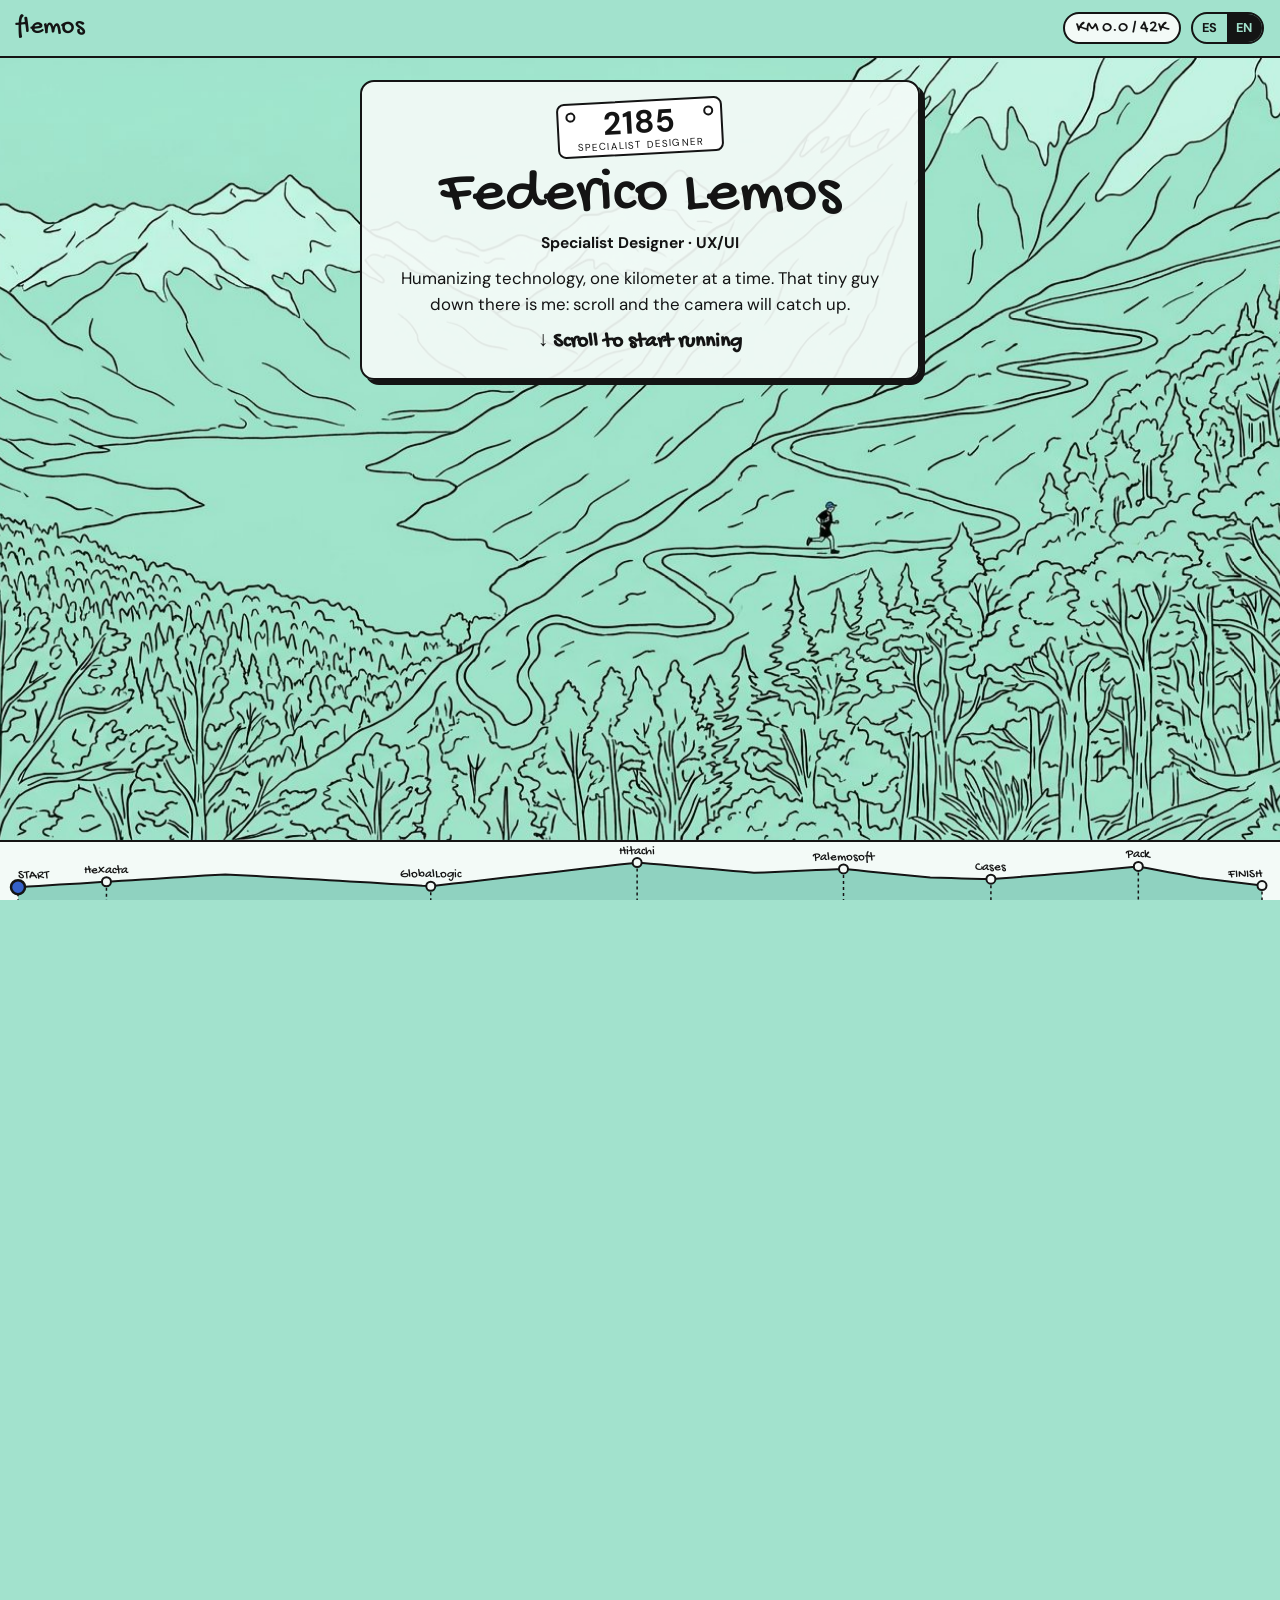
==== commit 73d427c3: "v3: escenas ilustradas con cámara de scroll Co-Authored-By: Claude Opus 5.5 <noreply@anthropic.com> " ====
--- a/index.html
+++ b/index.html
@@ -5,7 +5,7 @@
   <meta name="viewport" content="width=device-width, initial-scale=1" />
   <title data-en="Federico Lemos · Specialist Designer">Federico Lemos · Diseñador especialista</title>
   <meta name="description" content="Federico Lemos (flemos), diseñador especialista en UX/UI. Más de 20 años humanizando tecnología: Hexacta, GlobalLogic, Hitachi Digital y Palemosoft." />
-  <meta name="theme-color" content="#a6dfd0" />
+  <meta name="theme-color" content="#a2e2cd" />
   <meta property="og:title" content="Federico Lemos · Diseñador especialista" />
   <meta property="og:description" content="Una carrera de trail de largada a meta: mi recorrido como diseñador." />
   <meta property="og:image" content="images/trail/runner.jpg" />
@@ -29,35 +29,18 @@
 
 <main id="race" class="race">
   <div class="sticky">
-    <svg id="scene" viewBox="0 0 1600 900" preserveAspectRatio="xMidYMid slice" aria-hidden="true">
-      
-      <!-- 1. far away: the whole mountain, a tiny runner on the switchbacks -->
-      <g id="far"><g><g id="farCam"></g><g id="farRunner"></g></g></g>
-
-      <!-- 2. side view, parallax layers -->
-      <g id="side" style="display:none">
-        <g id="sFar"></g>
-        <g id="sPeak"></g>
-        <g id="sMid"></g>
-        <rect class="f-paper" x="-2000" y="742" width="5600" height="400"/><path class="k" d="M-2000 742 L3600 742"/>
-        <g id="sGround"></g>
-        <g id="sItems"></g>
-        <g id="sRunner"></g>
-        <g id="sFore"></g>
-      </g>
-
-      <!-- 3. the runner comes toward the finish -->
-      <g id="approach" style="display:none">
-        <g id="aWorld"></g>
-        <g id="aRunner"></g>
-        <g id="aArch"></g>
-      </g>
-    </svg>
+    <div class="stage" aria-hidden="true">
+      <div class="scene" id="sc-far"><img src="images/trail/far.jpg" alt="" /></div>
+      <div class="scene" id="sc-a"><img src="images/trail/side-a.jpg" alt="" /></div>
+      <div class="scene mirror" id="sc-b"><img src="images/trail/side-b.jpg" alt="" /></div>
+      <div class="scene" id="sc-run"><img src="images/trail/runner.jpg" alt="" /></div>
+      <div class="scene" id="sc-meta"><img src="images/trail/meta.jpg" alt="" /></div>
+    </div>
 
     <div id="switchback" class="switchback" aria-hidden="true"><span data-en="switchback ↩">zigzag ↩</span></div>
 
     <!-- ===== story beats ===== -->
-    <section class="beat hero" data-from="0" data-to="0.075">
+    <section class="beat hero" data-from="0" data-to="0.06">
       <div class="bib">2185<small data-en="SPECIALIST DESIGNER">DISEÑADOR ESPECIALISTA</small></div>
       <h1>Federico Lemos</h1>
       <p class="role" data-en="Specialist Designer · UX/UI">Diseñador especialista · UX/UI</p>
@@ -65,7 +48,7 @@
       <p class="scroll-hint"><span>↓</span> <b data-en="Scroll to start running">Scrolleá para largar</b></p>
     </section>
 
-    <section class="beat left" data-from="0.11" data-to="0.19">
+    <section class="beat left" data-from="0.10" data-to="0.18">
       <span class="tag" data-en="RACE INFO">FICHA DE LA CARRERA</span>
       <dl class="race-info">
         <dt data-en="Runner">Corredor</dt><dd>Federico Lemos · #2185</dd>
@@ -90,7 +73,7 @@
       <p class="note" data-en="Wet shoes. Kept going.">Zapatillas mojadas. Se sigue igual.</p>
     </section>
 
-    <section class="beat left" data-from="0.415" data-to="0.48">
+    <section class="beat left" data-from="0.415" data-to="0.47">
       <span class="tag" data-en="KM 21 · HALF MARATHON">KM 21 · MEDIA MARATÓN</span>
       <h2 data-en="Today: Hitachi Digital">Hoy: Hitachi Digital</h2>
       <p data-en="GlobalLogic is now part of Hitachi Digital, and that's where I keep running as a Specialist Designer.">GlobalLogic hoy es parte de Hitachi Digital, y ahí sigo corriendo como Diseñador especialista.</p>
@@ -101,7 +84,7 @@
       </div>
     </section>
 
-    <section class="beat right" data-from="0.56" data-to="0.625">
+    <section class="beat right" data-from="0.555" data-to="0.615">
       <span class="tag" data-en="KM 28 · SIDE TRAIL">KM 28 · DESVÍO</span>
       <h2 data-en="Side trail: Palemosoft">Desvío: Palemosoft</h2>
       <p data-en="In parallel, with Palemosoft we build our own products. A trail that's ours to mark.">En paralelo, con Palemosoft armamos productos propios. Un sendero que marcamos nosotros.</p>
@@ -113,7 +96,7 @@
       <p class="note" data-en="More projects in progress. Not lost, exploring.">Hay otros en progreso. No me perdí, estoy explorando.</p>
     </section>
 
-    <section class="beat right wide" data-from="0.645" data-to="0.72">
+    <section class="beat right wide" data-from="0.64" data-to="0.71">
       <span class="tag" data-en="KM 33 · AID STATION">KM 33 · PUESTO DE HIDRATACIÓN</span>
       <h2 data-en="Cases that kept me going">Casos que me dieron energía</h2>
       <p data-en="Interviews, prototypes and user tests to refill and keep going. Grab one:">Entrevistas, prototipos y pruebas con usuarios para recargar y seguir. Agarrá uno:</p>
@@ -126,7 +109,7 @@
       </div>
     </section>
 
-    <section class="beat right" data-from="0.745" data-to="0.815">
+    <section class="beat right" data-from="0.73" data-to="0.79">
       <span class="tag" data-en="KM 38 · THE WALL">KM 38 · EL MURO</span>
       <h2 data-en="What's in my pack">Lo que llevo en la mochila</h2>
       <p data-en="When the legs give up, the method carries you.">Cuando las piernas no dan más, te lleva el método.</p>
@@ -138,11 +121,14 @@
       <p class="note" data-en="Snacks: illustration, woodworking and gardening.">Snacks: ilustración, madera y jardinería.</p>
     </section>
 
-    <section class="beat finish" data-from="0.965" data-to="1">
-      <figure class="photo">
-        <img src="images/trail/runner.jpg" alt="Ilustración: Federico corriendo con el dorsal 2185" data-en-alt="Illustration: Federico running with bib 2185" />
-        <figcaption data-en="Official finish photo">Foto oficial de llegada</figcaption>
-      </figure>
+    <section class="beat left" data-from="0.825" data-to="0.875">
+      <span class="tag">KM 41</span>
+      <h2 data-en="The finish is in sight">Ya se ve la meta</h2>
+      <p class="note" data-en="Soft reset needed... but first, the finish line.">Soft reset needed... pero primero, la meta.</p>
+    </section>
+
+    <section class="beat finish" data-from="0.96" data-to="1">
+      
       <div>
         <span class="tag">KM 42.195</span>
         <h2 data-en="Shall we run the next one together?">¿Corremos la próxima juntos?</h2>
@@ -201,6 +187,6 @@
   <div class="dlg-body"></div>
 </dialog>
 
-<script src="assets/trail/race.js"></script>
+<script src="assets/trail/cam.js"></script>
 </body>
 </html>
--- a/assets/trail/race.css
+++ b/assets/trail/race.css
@@ -1,6 +1,6 @@
 /* flemos — trail edition v2 */
 :root {
-  --bg: #a6dfd0;
+  --bg: #a2e2cd;
   --far: #c6ece1;
   --mid: #8fd2c0;
   --tree: #6cbfa8;
@@ -39,6 +39,10 @@
 /* the race: a tall scroller with a sticky stage */
 .race { position: relative; height: 1500vh; }
 .sticky { position: sticky; top: 0; height: 100vh; height: 100svh; overflow: hidden; }
+.stage { position: absolute; inset: var(--top) 0 var(--bar) 0; overflow: hidden; background: var(--bg); }
+.scene { position: absolute; inset: 0; overflow: hidden; opacity: 0; visibility: hidden; will-change: opacity; }
+.scene img { position: absolute; left: 0; top: 0; max-width: none; transform-origin: 0 0; will-change: transform; user-select: none; }
+.scene.mirror { transform: scaleX(-1); }
 #scene { position: absolute; inset: var(--top) 0 var(--bar) 0; width: 100%; height: calc(100% - var(--top) - var(--bar)); display: block; }
 
 /* line art */
@@ -69,7 +73,7 @@
 #scene .bibtxt { font: 700 11px var(--body); fill: var(--ink); }
 
 .switchback {
-  position: absolute; inset: 0; display: grid; place-items: center; pointer-events: none; opacity: 0;
+  position: absolute; inset: 22% 0 auto 0; display: grid; place-items: center; pointer-events: none; opacity: 0;
   font-family: var(--hand); font-size: clamp(2.5rem, 7vw, 5rem);
 }
 
@@ -139,7 +143,7 @@
 
 .finish {
   right: max(1rem, 4vw); top: auto; bottom: calc(var(--bar) + 1rem);
-  width: min(720px, calc(100% - 2rem)); display: grid; grid-template-columns: 210px 1fr; gap: 1.4rem; align-items: center;
+  width: min(470px, calc(100% - 2rem)); display: block;
 }
 .photo { margin: 0; background: #fff; border: var(--line) solid var(--ink); padding: .5rem .5rem .2rem; transform: rotate(-3deg); box-shadow: 4px 4px 0 var(--ink); }
 .photo img { aspect-ratio: 4/5; object-fit: cover; object-position: top; border: 2px solid var(--ink); }
@@ -174,7 +178,7 @@
   :root { --bar: 50px; --top: 52px; }
   .brand { font-size: 1.35rem; } .km { font-size: .95rem; }
   .beat, .beat.wide { left: .75rem !important; right: .75rem !important; width: auto; top: calc(var(--top) + .6rem); padding: .85rem 1rem 1rem; }
-  .hero { translate: none; }
+  .hero { translate: none !important; }
   .beat h2 { font-size: 1.55rem; }
   .beat p { font-size: .9rem; }
   .profile .cp text { display: none; }
